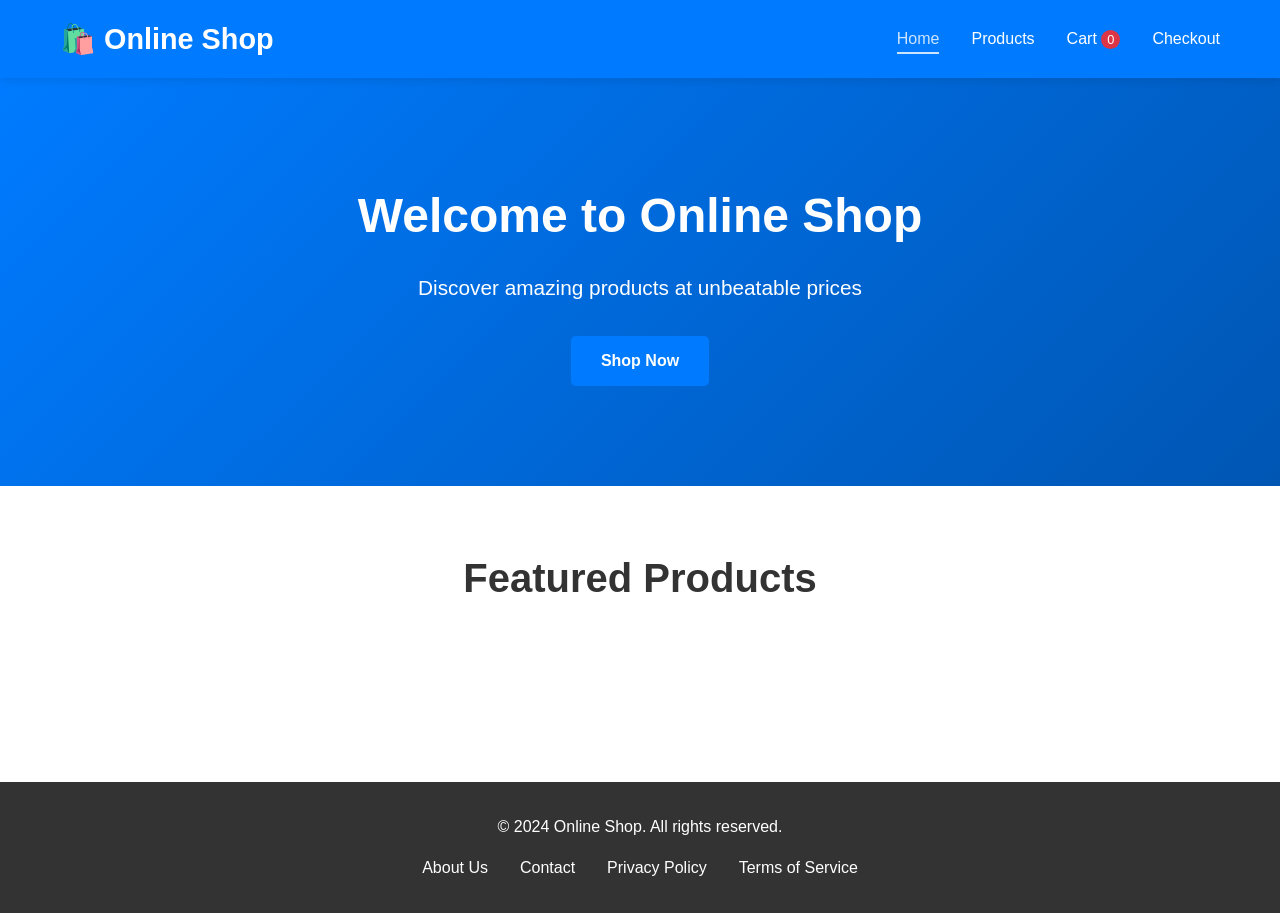
==== index.html @ a69e57a1 "Initial commit: Complete e-commerce website structure and files" ====
<!DOCTYPE html>
<html lang="en">
<head>
    <meta charset="UTF-8">
    <meta name="viewport" content="width=device-width, initial-scale=1.0">
    <title>Online Shop - Your Premium Store</title>
    <link rel="stylesheet" href="css/style.css">
    <link rel="stylesheet" href="css/responsive.css">
</head>
<body>
    <!-- Header/Navigation -->
    <header class="header">
        <div class="container">
            <div class="logo">
                <h1>🛍️ Online Shop</h1>
            </div>
            <nav class="navbar">
                <ul>
                    <li><a href="index.html" class="active">Home</a></li>
                    <li><a href="products.html">Products</a></li>
                    <li><a href="cart.html">Cart <span id="cart-count">0</span></a></li>
                    <li><a href="checkout.html">Checkout</a></li>
                </ul>
            </nav>
        </div>
    </header>

    <!-- Hero Section -->
    <section class="hero">
        <div class="hero-content">
            <h2>Welcome to Online Shop</h2>
            <p>Discover amazing products at unbeatable prices</p>
            <a href="products.html" class="btn btn-primary">Shop Now</a>
        </div>
    </section>

    <!-- Featured Products Section -->
    <section class="featured">
        <div class="container">
            <h2>Featured Products</h2>
            <div class="products-grid" id="featured-products">
                <!-- Products will be loaded here via JavaScript -->
            </div>
        </div>
    </section>

    <!-- Footer -->
    <footer class="footer">
        <div class="container">
            <p>&copy; 2024 Online Shop. All rights reserved.</p>
            <ul class="footer-links">
                <li><a href="#">About Us</a></li>
                <li><a href="#">Contact</a></li>
                <li><a href="#">Privacy Policy</a></li>
                <li><a href="#">Terms of Service</a></li>
            </ul>
        </div>
    </footer>

    <script src="js/products.js"></script>
    <script src="js/main.js"></script>
</body>
</html>
---- css/style.css ----
/* ================================
   Global Styles
   ================================ */
* {
    margin: 0;
    padding: 0;
    box-sizing: border-box;
}

:root {
    --primary-color: #007bff;
    --secondary-color: #6c757d;
    --success-color: #28a745;
    --danger-color: #dc3545;
    --light-bg: #f8f9fa;
    --dark-text: #333;
    --border-color: #ddd;
    --shadow: 0 2px 10px rgba(0, 0, 0, 0.1);
}

html {
    scroll-behavior: smooth;
}

body {
    font-family: 'Segoe UI', Tahoma, Geneva, Verdana, sans-serif;
    line-height: 1.6;
    color: var(--dark-text);
    background-color: #fff;
}

/* ================================
   Container & Layout
   ================================ */
.container {
    max-width: 1200px;
    margin: 0 auto;
    padding: 0 20px;
}

/* ================================
   Header & Navigation
   ================================ */
.header {
    background-color: var(--primary-color);
    color: white;
    padding: 1rem 0;
    box-shadow: var(--shadow);
    position: sticky;
    top: 0;
    z-index: 100;
}

.header .container {
    display: flex;
    justify-content: space-between;
    align-items: center;
}

.logo h1 {
    font-size: 1.8rem;
    font-weight: bold;
}

.navbar ul {
    display: flex;
    list-style: none;
    gap: 2rem;
}

.navbar a {
    color: white;
    text-decoration: none;
    font-weight: 500;
    transition: opacity 0.3s;
}

.navbar a:hover,
.navbar a.active {
    opacity: 0.8;
    border-bottom: 2px solid white;
    padding-bottom: 5px;
}

#cart-count {
    background-color: var(--danger-color);
    padding: 2px 6px;
    border-radius: 50%;
    font-size: 0.8rem;
}

/* ================================
   Hero Section
   ================================ */
.hero {
    background: linear-gradient(135deg, var(--primary-color), #0056b3);
    color: white;
    padding: 100px 20px;
    text-align: center;
}

.hero-content h2 {
    font-size: 3rem;
    margin-bottom: 1rem;
}

.hero-content p {
    font-size: 1.3rem;
    margin-bottom: 2rem;
}

/* ================================
   Buttons
   ================================ */
.btn {
    display: inline-block;
    padding: 12px 30px;
    border: none;
    border-radius: 5px;
    font-size: 1rem;
    cursor: pointer;
    text-decoration: none;
    transition: all 0.3s;
    font-weight: 600;
}

.btn-primary {
    background-color: var(--primary-color);
    color: white;
}

.btn-primary:hover {
    background-color: #0056b3;
}

.btn-secondary {
    background-color: var(--secondary-color);
    color: white;
}

.btn-secondary:hover {
    background-color: #5a6268;
}

.btn-block {
    width: 100%;
    display: block;
    margin-top: 10px;
}

.btn-small {
    padding: 8px 15px;
    font-size: 0.9rem;
}

/* ================================
   Featured & Products Section
   ================================ */
.featured,
.products-section {
    padding: 60px 20px;
}

.featured h2,
.products-section h2 {
    font-size: 2.5rem;
    margin-bottom: 3rem;
    text-align: center;
    color: var(--dark-text);
}

.products-grid {
    display: grid;
    grid-template-columns: repeat(auto-fill, minmax(250px, 1fr));
    gap: 2rem;
}

/* ================================
   Product Card
   ================================ */
.product-card {
    border: 1px solid var(--border-color);
    border-radius: 8px;
    overflow: hidden;
    box-shadow: var(--shadow);
    transition: transform 0.3s, box-shadow 0.3s;
    background-color: white;
}

.product-card:hover {
    transform: translateY(-5px);
    box-shadow: 0 5px 20px rgba(0, 0, 0, 0.15);
}

.product-image {
    width: 100%;
    height: 200px;
    background-color: var(--light-bg);
    display: flex;
    align-items: center;
    justify-content: center;
    font-size: 3rem;
    overflow: hidden;
}

.product-image img {
    width: 100%;
    height: 100%;
    object-fit: cover;
}

.product-info {
    padding: 1.5rem;
}

.product-name {
    font-size: 1.2rem;
    font-weight: bold;
    margin-bottom: 0.5rem;
    color: var(--dark-text);
}

.product-description {
    font-size: 0.9rem;
    color: #666;
    margin-bottom: 1rem;
    height: 40px;
    overflow: hidden;
}

.product-price {
    font-size: 1.5rem;
    font-weight: bold;
    color: var(--primary-color);
    margin-bottom: 1rem;
}

.product-rating {
    font-size: 0.9rem;
    color: #f39c12;
    margin-bottom: 1rem;
}

.product-actions {
    display: flex;
    gap: 10px;
}

.product-actions button {
    flex: 1;
}

/* ================================
   Filter Section
   ================================ */
.filter-section {
    background-color: var(--light-bg);
    padding: 2rem 20px;
}

.filter-section h2 {
    margin-bottom: 2rem;
}

.filters {
    display: flex;
    gap: 1rem;
    flex-wrap: wrap;
}

.search-input,
.filter-select {
    padding: 10px 15px;
    border: 1px solid var(--border-color);
    border-radius: 5px;
    font-size: 1rem;
}

.search-input {
    flex: 1;
    min-width: 200px;
}

.filter-select {
    min-width: 150px;
}

/* ================================
   Cart Section
   ================================ */
.cart-section {
    padding: 60px 20px;
    min-height: 60vh;
}

.cart-section h2 {
    font-size: 2rem;
    margin-bottom: 2rem;
}

.cart-wrapper {
    display: grid;
    grid-template-columns: 1fr 350px;
    gap: 2rem;
}

.cart-items {
    background-color: white;
    border: 1px solid var(--border-color);
    border-radius: 8px;
    padding: 2rem;
    overflow-x: auto;
}

.cart-table {
    width: 100%;
    border-collapse: collapse;
}

.cart-table th {
    background-color: var(--light-bg);
    padding: 1rem;
    text-align: left;
    font-weight: bold;
    border-bottom: 2px solid var(--border-color);
}

.cart-table td {
    padding: 1rem;
    border-bottom: 1px solid var(--border-color);
}

.cart-table input[type="number"] {
    width: 60px;
    padding: 5px;
    border: 1px solid var(--border-color);
    border-radius: 3px;
}

.remove-btn {
    background-color: var(--danger-color);
    color: white;
    border: none;
    padding: 5px 10px;
    border-radius: 3px;
    cursor: pointer;
}

.remove-btn:hover {
    background-color: #c82333;
}

.empty-cart {
    text-align: center;
    padding: 3rem;
}

.empty-cart p {
    font-size: 1.2rem;
    margin-bottom: 1rem;
    color: #666;
}

.cart-summary {
    background-color: var(--light-bg);
    border: 1px solid var(--border-color);
    border-radius: 8px;
    padding: 2rem;
    height: fit-content;
    position: sticky;
    top: 100px;
}

.cart-summary h3 {
    font-size: 1.3rem;
    margin-bottom: 1.5rem;
}

.summary-item {
    display: flex;
    justify-content: space-between;
    margin-bottom: 1rem;
    font-size: 1rem;
}

.summary-item.total {
    font-size: 1.2rem;
    font-weight: bold;
    padding-top: 1rem;
    border-top: 2px solid var(--border-color);
}

/* ================================
   Checkout Section
   ================================ */
.checkout-section {
    padding: 60px 20px;
    min-height: 60vh;
}

.checkout-section h2 {
    font-size: 2rem;
    margin-bottom: 2rem;
}

.checkout-wrapper {
    display: grid;
    grid-template-columns: 1fr 350px;
    gap: 2rem;
}

.checkout-form {
    background-color: white;
    border: 1px solid var(--border-color);
    border-radius: 8px;
    padding: 2rem;
}

fieldset {
    border: none;
    margin-bottom: 2rem;
    padding-bottom: 2rem;
    border-bottom: 1px solid var(--border-color);
}

fieldset:last-of-type {
    border-bottom: none;
}

legend {
    font-size: 1.2rem;
    font-weight: bold;
    margin-bottom: 1.5rem;
    color: var(--primary-color);
}

.form-group {
    margin-bottom: 1rem;
}

.form-group label {
    display: block;
    margin-bottom: 0.5rem;
    font-weight: 600;
}

.form-group input,
.form-group select {
    width: 100%;
    padding: 10px;
    border: 1px solid var(--border-color);
    border-radius: 5px;
    font-size: 1rem;
}

.form-row {
    display: grid;
    grid-template-columns: 1fr 1fr;
    gap: 1rem;
}

.order-summary {
    background-color: var(--light-bg);
    border: 1px solid var(--border-color);
    border-radius: 8px;
    padding: 2rem;
    height: fit-content;
    position: sticky;
    top: 100px;
}

.order-summary h3 {
    font-size: 1.3rem;
    margin-bottom: 1.5rem;
}

.summary-items {
    margin-bottom: 1.5rem;
    padding-bottom: 1.5rem;
    border-bottom: 1px solid var(--border-color);
}

.summary-item-row {
    display: flex;
    justify-content: space-between;
    font-size: 0.9rem;
    margin-bottom: 0.8rem;
}

/* ================================
   Footer
   ================================ */
.footer {
    background-color: var(--dark-text);
    color: white;
    padding: 2rem 20px;
    text-align: center;
    margin-top: 4rem;
}

.footer p {
    margin-bottom: 1rem;
}

.footer-links {
    list-style: none;
    display: flex;
    justify-content: center;
    gap: 2rem;
    flex-wrap: wrap;
}

.footer-links a {
    color: white;
    text-decoration: none;
    transition: color 0.3s;
}

.footer-links a:hover {
    color: var(--primary-color);
}

/* ================================
   Alerts & Messages
   ================================ */
.alert {
    padding: 1rem;
    margin-bottom: 1rem;
    border-radius: 5px;
    animation: slideDown 0.3s ease-in-out;
}

.alert-success {
    background-color: #d4edda;
    color: #155724;
    border: 1px solid #c3e6cb;
}

.alert-error {
    background-color: #f8d7da;
    color: #721c24;
    border: 1px solid #f5c6cb;
}

@keyframes slideDown {
    from {
        opacity: 0;
        transform: translateY(-20px);
    }
    to {
        opacity: 1;
        transform: translateY(0);
    }
}
---- css/responsive.css ----
/* ================================
   Responsive Design
   ================================ */

/* Tablets - 768px and below */
@media (max-width: 768px) {
    .header .container {
        flex-direction: column;
        gap: 1rem;
    }

    .navbar ul {
        gap: 1rem;
        font-size: 0.9rem;
    }

    .hero-content h2 {
        font-size: 2rem;
    }

    .hero-content p {
        font-size: 1rem;
    }

    .featured h2,
    .products-section h2 {
        font-size: 1.8rem;
    }

    .products-grid {
        grid-template-columns: repeat(auto-fill, minmax(200px, 1fr));
        gap: 1rem;
    }

    .filters {
        flex-direction: column;
    }

    .search-input,
    .filter-select {
        width: 100%;
    }

    .cart-wrapper {
        grid-template-columns: 1fr;
    }

    .checkout-wrapper {
        grid-template-columns: 1fr;
    }

    .cart-summary,
    .order-summary {
        position: static;
    }

    .form-row {
        grid-template-columns: 1fr;
    }

    .footer-links {
        flex-direction: column;
        gap: 1rem;
    }
}

/* Mobile Phones - 480px and below */
@media (max-width: 480px) {
    .container {
        padding: 0 10px;
    }

    .header {
        padding: 0.5rem 0;
    }

    .logo h1 {
        font-size: 1.3rem;
    }

    .navbar ul {
        flex-direction: column;
        gap: 0.5rem;
    }

    .navbar a {
        display: block;
        padding: 8px 0;
    }

    .hero {
        padding: 50px 10px;
    }

    .hero-content h2 {
        font-size: 1.5rem;
    }

    .hero-content p {
        font-size: 0.9rem;
    }

    .btn {
        padding: 10px 20px;
        font-size: 0.9rem;
    }

    .featured,
    .products-section {
        padding: 30px 10px;
    }

    .featured h2,
    .products-section h2,
    .cart-section h2,
    .checkout-section h2 {
        font-size: 1.5rem;
        margin-bottom: 1.5rem;
    }

    .products-grid {
        grid-template-columns: repeat(auto-fill, minmax(150px, 1fr));
        gap: 0.8rem;
    }

    .product-info {
        padding: 1rem;
    }

    .product-name {
        font-size: 1rem;
    }

    .product-price {
        font-size: 1.2rem;
    }

    .product-actions {
        flex-direction: column;
    }

    .cart-section,
    .checkout-section {
        padding: 30px 10px;
    }

    .cart-items,
    .checkout-form {
        padding: 1rem;
    }

    .cart-table {
        font-size: 0.85rem;
    }

    .cart-table th,
    .cart-table td {
        padding: 0.5rem;
    }

    .cart-summary,
    .order-summary {
        margin-top: 2rem;
    }

    #cart-count {
        padding: 1px 4px;
        font-size: 0.7rem;
    }

    .footer {
        padding: 1.5rem 10px;
        font-size: 0.9rem;
    }
}

/* Large Screens - 1200px and above */
@media (min-width: 1201px) {
    .container {
        max-width: 1200px;
    }

    .products-grid {
        grid-template-columns: repeat(4, 1fr);
    }
}
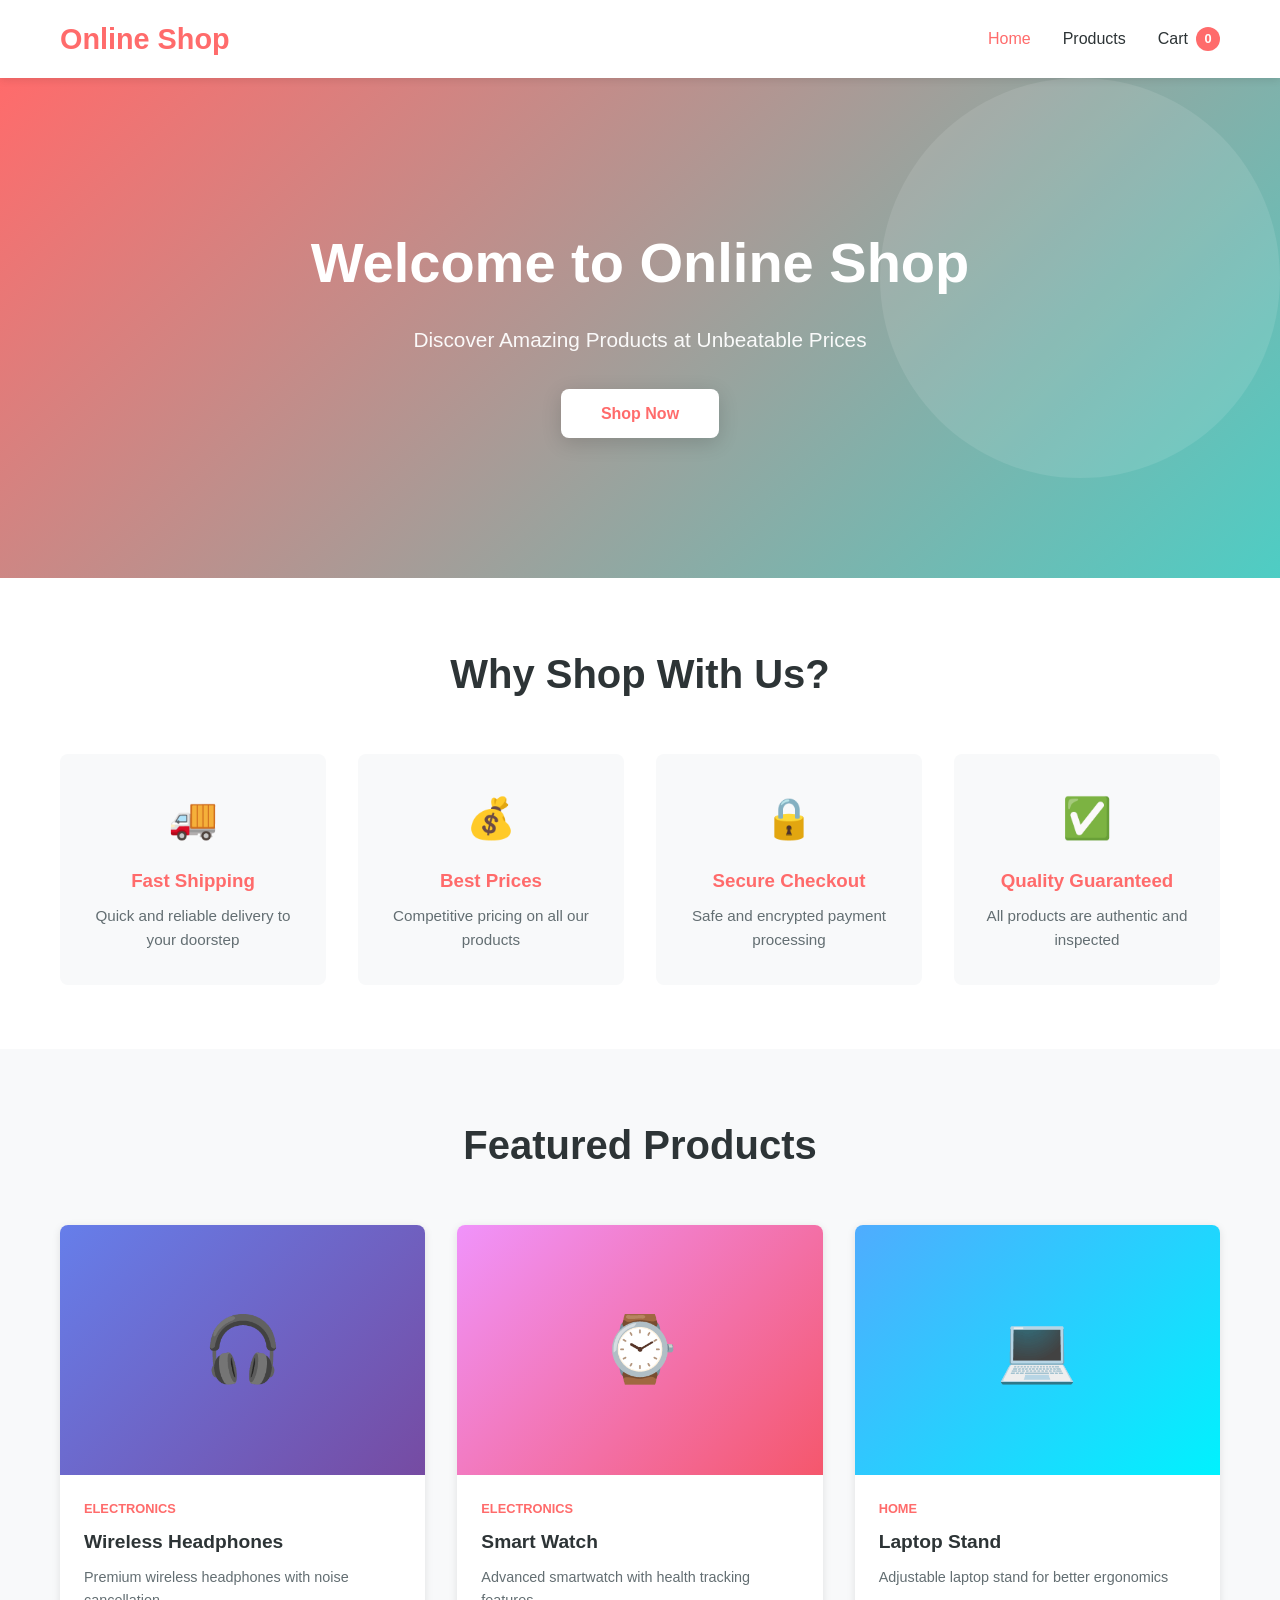
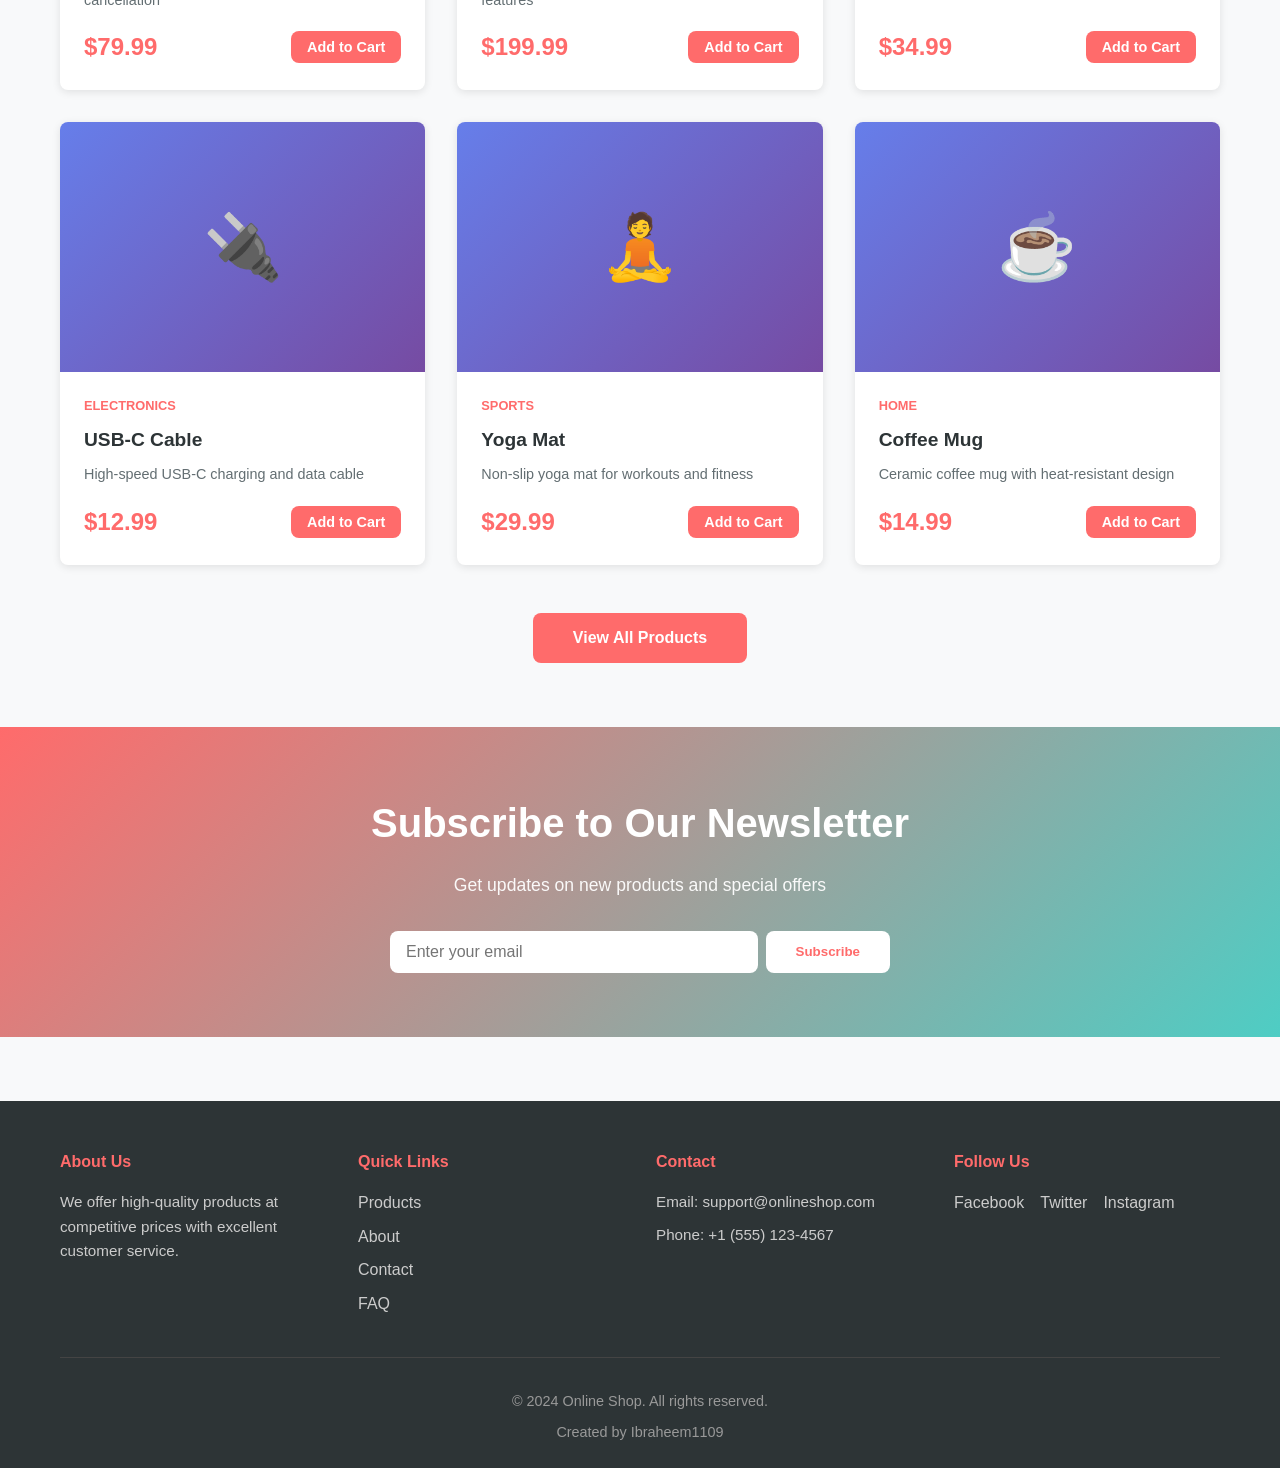
==== commit 05972917: "Add complete professional e-commerce website with HTML, CSS, and JavaScript" ====
--- a/index.html
+++ b/index.html
@@ -3,61 +3,140 @@
 <head>
     <meta charset="UTF-8">
     <meta name="viewport" content="width=device-width, initial-scale=1.0">
-    <title>Online Shop - Your Premium Store</title>
+    <title>Online Shop - Premium E-Commerce Store</title>
     <link rel="stylesheet" href="css/style.css">
     <link rel="stylesheet" href="css/responsive.css">
 </head>
 <body>
-    <!-- Header/Navigation -->
+    <!-- Navigation Header -->
     <header class="header">
-        <div class="container">
-            <div class="logo">
-                <h1>🛍️ Online Shop</h1>
+        <nav class="navbar">
+            <div class="container">
+                <div class="nav-wrapper">
+                    <div class="logo">
+                        <h1>Online Shop</h1>
+                    </div>
+                    <ul class="nav-menu">
+                        <li><a href="index.html" class="active">Home</a></li>
+                        <li><a href="products.html">Products</a></li>
+                        <li><a href="cart.html" class="cart-link">
+                            Cart <span class="cart-count">0</span>
+                        </a></li>
+                    </ul>
+                    <div class="hamburger">
+                        <span></span>
+                        <span></span>
+                        <span></span>
+                    </div>
+                </div>
             </div>
-            <nav class="navbar">
-                <ul>
-                    <li><a href="index.html" class="active">Home</a></li>
-                    <li><a href="products.html">Products</a></li>
-                    <li><a href="cart.html">Cart <span id="cart-count">0</span></a></li>
-                    <li><a href="checkout.html">Checkout</a></li>
-                </ul>
-            </nav>
-        </div>
+        </nav>
     </header>
 
     <!-- Hero Section -->
     <section class="hero">
         <div class="hero-content">
             <h2>Welcome to Online Shop</h2>
-            <p>Discover amazing products at unbeatable prices</p>
-            <a href="products.html" class="btn btn-primary">Shop Now</a>
+            <p>Discover Amazing Products at Unbeatable Prices</p>
+            <a href="products.html" class="cta-button">Shop Now</a>
+        </div>
+        <div class="hero-background"></div>
+    </section>
+
+    <!-- Features Section -->
+    <section class="features">
+        <div class="container">
+            <h2>Why Shop With Us?</h2>
+            <div class="features-grid">
+                <div class="feature-card">
+                    <div class="feature-icon">🚚</div>
+                    <h3>Fast Shipping</h3>
+                    <p>Quick and reliable delivery to your doorstep</p>
+                </div>
+                <div class="feature-card">
+                    <div class="feature-icon">💰</div>
+                    <h3>Best Prices</h3>
+                    <p>Competitive pricing on all our products</p>
+                </div>
+                <div class="feature-card">
+                    <div class="feature-icon">🔒</div>
+                    <h3>Secure Checkout</h3>
+                    <p>Safe and encrypted payment processing</p>
+                </div>
+                <div class="feature-card">
+                    <div class="feature-icon">✅</div>
+                    <h3>Quality Guaranteed</h3>
+                    <p>All products are authentic and inspected</p>
+                </div>
+            </div>
         </div>
     </section>
 
     <!-- Featured Products Section -->
-    <section class="featured">
+    <section class="featured-products">
         <div class="container">
             <h2>Featured Products</h2>
-            <div class="products-grid" id="featured-products">
-                <!-- Products will be loaded here via JavaScript -->
+            <div id="featured-grid" class="products-grid">
+                <!-- Products will be loaded here by JavaScript -->
             </div>
+            <div class="view-all-container">
+                <a href="products.html" class="view-all-button">View All Products</a>
+            </div>
+        </div>
+    </section>
+
+    <!-- Newsletter Section -->
+    <section class="newsletter">
+        <div class="container">
+            <h2>Subscribe to Our Newsletter</h2>
+            <p>Get updates on new products and special offers</p>
+            <form class="newsletter-form">
+                <input type="email" placeholder="Enter your email" required>
+                <button type="submit" class="subscribe-button">Subscribe</button>
+            </form>
         </div>
     </section>
 
     <!-- Footer -->
     <footer class="footer">
         <div class="container">
-            <p>&copy; 2024 Online Shop. All rights reserved.</p>
-            <ul class="footer-links">
-                <li><a href="#">About Us</a></li>
-                <li><a href="#">Contact</a></li>
-                <li><a href="#">Privacy Policy</a></li>
-                <li><a href="#">Terms of Service</a></li>
-            </ul>
+            <div class="footer-content">
+                <div class="footer-section">
+                    <h4>About Us</h4>
+                    <p>We offer high-quality products at competitive prices with excellent customer service.</p>
+                </div>
+                <div class="footer-section">
+                    <h4>Quick Links</h4>
+                    <ul>
+                        <li><a href="products.html">Products</a></li>
+                        <li><a href="#">About</a></li>
+                        <li><a href="#">Contact</a></li>
+                        <li><a href="#">FAQ</a></li>
+                    </ul>
+                </div>
+                <div class="footer-section">
+                    <h4>Contact</h4>
+                    <p>Email: support@onlineshop.com</p>
+                    <p>Phone: +1 (555) 123-4567</p>
+                </div>
+                <div class="footer-section">
+                    <h4>Follow Us</h4>
+                    <div class="social-links">
+                        <a href="#">Facebook</a>
+                        <a href="#">Twitter</a>
+                        <a href="#">Instagram</a>
+                    </div>
+                </div>
+            </div>
+            <div class="footer-bottom">
+                <p>&copy; 2024 Online Shop. All rights reserved.</p>
+                <p>Created by Ibraheem1109</p>
+            </div>
         </div>
     </footer>
 
     <script src="js/products.js"></script>
+    <script src="js/cart.js"></script>
     <script src="js/main.js"></script>
 </body>
 </html>
--- a/css/style.css
+++ b/css/style.css
@@ -1,57 +1,62 @@
-/* ================================
-   Global Styles
-   ================================ */
+/* ==================== */
+/* VARIABLES & DEFAULTS */
+/* ==================== */
+
+:root {
+    --primary-color: #ff6b6b;
+    --primary-dark: #ee5a52;
+    --secondary-color: #4ecdc4;
+    --text-dark: #2d3436;
+    --text-light: #636e72;
+    --bg-light: #f8f9fa;
+    --bg-white: #ffffff;
+    --border-color: #e0e0e0;
+    --shadow: 0 2px 8px rgba(0, 0, 0, 0.1);
+    --shadow-lg: 0 5px 20px rgba(0, 0, 0, 0.15);
+    --transition: all 0.3s ease;
+    --radius: 8px;
+}
+
 * {
     margin: 0;
     padding: 0;
     box-sizing: border-box;
 }
 
-:root {
-    --primary-color: #007bff;
-    --secondary-color: #6c757d;
-    --success-color: #28a745;
-    --danger-color: #dc3545;
-    --light-bg: #f8f9fa;
-    --dark-text: #333;
-    --border-color: #ddd;
-    --shadow: 0 2px 10px rgba(0, 0, 0, 0.1);
-}
-
 html {
     scroll-behavior: smooth;
 }
 
 body {
     font-family: 'Segoe UI', Tahoma, Geneva, Verdana, sans-serif;
+    color: var(--text-dark);
+    background-color: var(--bg-light);
     line-height: 1.6;
-    color: var(--dark-text);
-    background-color: #fff;
-}
-
-/* ================================
-   Container & Layout
-   ================================ */
+}
+
 .container {
     max-width: 1200px;
     margin: 0 auto;
     padding: 0 20px;
 }
 
-/* ================================
-   Header & Navigation
-   ================================ */
+/* ==================== */
+/* HEADER & NAVIGATION */
+/* ==================== */
+
 .header {
-    background-color: var(--primary-color);
-    color: white;
-    padding: 1rem 0;
+    background-color: var(--bg-white);
     box-shadow: var(--shadow);
     position: sticky;
     top: 0;
     z-index: 100;
 }
 
-.header .container {
+.navbar {
+    padding: 1rem 0;
+}
+
+.nav-wrapper {
     display: flex;
     justify-content: space-between;
     align-items: center;
@@ -59,496 +64,1124 @@
 
 .logo h1 {
     font-size: 1.8rem;
-    font-weight: bold;
-}
-
-.navbar ul {
+    color: var(--primary-color);
+    font-weight: 700;
+}
+
+.nav-menu {
     display: flex;
     list-style: none;
     gap: 2rem;
 }
 
-.navbar a {
-    color: white;
+.nav-menu a {
     text-decoration: none;
+    color: var(--text-dark);
     font-weight: 500;
-    transition: opacity 0.3s;
-}
-
-.navbar a:hover,
-.navbar a.active {
-    opacity: 0.8;
-    border-bottom: 2px solid white;
-    padding-bottom: 5px;
-}
-
-#cart-count {
-    background-color: var(--danger-color);
-    padding: 2px 6px;
+    transition: var(--transition);
+    position: relative;
+}
+
+.nav-menu a:hover,
+.nav-menu a.active {
+    color: var(--primary-color);
+}
+
+.cart-link {
+    display: flex;
+    align-items: center;
+    gap: 0.5rem;
+}
+
+.cart-count {
+    background-color: var(--primary-color);
+    color: white;
     border-radius: 50%;
+    width: 24px;
+    height: 24px;
+    display: flex;
+    align-items: center;
+    justify-content: center;
     font-size: 0.8rem;
-}
-
-/* ================================
-   Hero Section
-   ================================ */
+    font-weight: 700;
+}
+
+.hamburger {
+    display: none;
+    flex-direction: column;
+    cursor: pointer;
+}
+
+.hamburger span {
+    width: 25px;
+    height: 3px;
+    background-color: var(--text-dark);
+    margin: 5px 0;
+    transition: var(--transition);
+    border-radius: 2px;
+}
+
+/* ==================== */
+/* HERO SECTION */
+/* ==================== */
+
 .hero {
-    background: linear-gradient(135deg, var(--primary-color), #0056b3);
-    color: white;
-    padding: 100px 20px;
-    text-align: center;
-}
-
-.hero-content h2 {
-    font-size: 3rem;
+    position: relative;
+    height: 500px;
+    display: flex;
+    align-items: center;
+    justify-content: center;
+    overflow: hidden;
+    background: linear-gradient(135deg, var(--primary-color) 0%, var(--secondary-color) 100%);
+    color: white;
+    text-align: center;
+}
+
+.hero-background {
+    position: absolute;
+    top: 0;
+    right: 0;
+    width: 400px;
+    height: 400px;
+    background-color: rgba(255, 255, 255, 0.1);
+    border-radius: 50%;
+    animation: float 6s ease-in-out infinite;
+}
+
+@keyframes float {
+    0%, 100% {
+        transform: translateY(0);
+    }
+    50% {
+        transform: translateY(-30px);
+    }
+}
+
+.hero-content {
+    position: relative;
+    z-index: 2;
+}
+
+.hero h2 {
+    font-size: 3.5rem;
     margin-bottom: 1rem;
-}
-
-.hero-content p {
+    font-weight: 700;
+}
+
+.hero p {
     font-size: 1.3rem;
     margin-bottom: 2rem;
-}
-
-/* ================================
-   Buttons
-   ================================ */
-.btn {
+    opacity: 0.95;
+}
+
+.cta-button {
     display: inline-block;
-    padding: 12px 30px;
-    border: none;
-    border-radius: 5px;
-    font-size: 1rem;
-    cursor: pointer;
+    padding: 12px 40px;
+    background-color: white;
+    color: var(--primary-color);
     text-decoration: none;
-    transition: all 0.3s;
-    font-weight: 600;
-}
-
-.btn-primary {
-    background-color: var(--primary-color);
-    color: white;
-}
-
-.btn-primary:hover {
-    background-color: #0056b3;
-}
-
-.btn-secondary {
-    background-color: var(--secondary-color);
-    color: white;
-}
-
-.btn-secondary:hover {
-    background-color: #5a6268;
-}
-
-.btn-block {
-    width: 100%;
-    display: block;
-    margin-top: 10px;
-}
-
-.btn-small {
-    padding: 8px 15px;
-    font-size: 0.9rem;
-}
-
-/* ================================
-   Featured & Products Section
-   ================================ */
-.featured,
-.products-section {
-    padding: 60px 20px;
-}
-
-.featured h2,
-.products-section h2 {
+    border-radius: var(--radius);
+    font-weight: 700;
+    transition: var(--transition);
+    box-shadow: var(--shadow-lg);
+}
+
+.cta-button:hover {
+    transform: translateY(-3px);
+    box-shadow: 0 8px 25px rgba(0, 0, 0, 0.2);
+}
+
+/* ==================== */
+/* FEATURES SECTION */
+/* ==================== */
+
+.features {
+    padding: 4rem 0;
+    background-color: var(--bg-white);
+}
+
+.features h2 {
+    text-align: center;
     font-size: 2.5rem;
     margin-bottom: 3rem;
-    text-align: center;
-    color: var(--dark-text);
+    color: var(--text-dark);
+}
+
+.features-grid {
+    display: grid;
+    grid-template-columns: repeat(4, 1fr);
+    gap: 2rem;
+}
+
+.feature-card {
+    text-align: center;
+    padding: 2rem;
+    border-radius: var(--radius);
+    transition: var(--transition);
+    background-color: var(--bg-light);
+}
+
+.feature-card:hover {
+    transform: translateY(-10px);
+    box-shadow: var(--shadow-lg);
+}
+
+.feature-icon {
+    font-size: 2.5rem;
+    margin-bottom: 1rem;
+}
+
+.feature-card h3 {
+    margin-bottom: 0.5rem;
+    color: var(--primary-color);
+}
+
+.feature-card p {
+    color: var(--text-light);
+    font-size: 0.95rem;
+}
+
+/* ==================== */
+/* FEATURED PRODUCTS */
+/* ==================== */
+
+.featured-products {
+    padding: 4rem 0;
+}
+
+.featured-products h2 {
+    text-align: center;
+    font-size: 2.5rem;
+    margin-bottom: 3rem;
 }
 
 .products-grid {
     display: grid;
-    grid-template-columns: repeat(auto-fill, minmax(250px, 1fr));
+    grid-template-columns: repeat(3, 1fr);
     gap: 2rem;
-}
-
-/* ================================
-   Product Card
-   ================================ */
+    margin-bottom: 3rem;
+}
+
 .product-card {
-    border: 1px solid var(--border-color);
-    border-radius: 8px;
+    background-color: var(--bg-white);
+    border-radius: var(--radius);
     overflow: hidden;
     box-shadow: var(--shadow);
-    transition: transform 0.3s, box-shadow 0.3s;
-    background-color: white;
+    transition: var(--transition);
+    display: flex;
+    flex-direction: column;
 }
 
 .product-card:hover {
-    transform: translateY(-5px);
-    box-shadow: 0 5px 20px rgba(0, 0, 0, 0.15);
+    transform: translateY(-8px);
+    box-shadow: var(--shadow-lg);
 }
 
 .product-image {
     width: 100%;
-    height: 200px;
-    background-color: var(--light-bg);
+    height: 250px;
+    background: linear-gradient(135deg, #667eea 0%, #764ba2 100%);
     display: flex;
     align-items: center;
     justify-content: center;
-    font-size: 3rem;
+    font-size: 4rem;
+    color: white;
     overflow: hidden;
 }
 
-.product-image img {
-    width: 100%;
-    height: 100%;
-    object-fit: cover;
+.product-card:nth-child(2) .product-image {
+    background: linear-gradient(135deg, #f093fb 0%, #f5576c 100%);
+}
+
+.product-card:nth-child(3) .product-image {
+    background: linear-gradient(135deg, #4facfe 0%, #00f2fe 100%);
 }
 
 .product-info {
     padding: 1.5rem;
+    flex-grow: 1;
+    display: flex;
+    flex-direction: column;
+}
+
+.product-category {
+    font-size: 0.8rem;
+    color: var(--primary-color);
+    text-transform: uppercase;
+    font-weight: 700;
+    margin-bottom: 0.5rem;
 }
 
 .product-name {
     font-size: 1.2rem;
-    font-weight: bold;
     margin-bottom: 0.5rem;
-    color: var(--dark-text);
+    color: var(--text-dark);
 }
 
 .product-description {
+    color: var(--text-light);
     font-size: 0.9rem;
-    color: #666;
     margin-bottom: 1rem;
-    height: 40px;
-    overflow: hidden;
+    flex-grow: 1;
+}
+
+.product-footer {
+    display: flex;
+    justify-content: space-between;
+    align-items: center;
 }
 
 .product-price {
     font-size: 1.5rem;
-    font-weight: bold;
-    color: var(--primary-color);
+    font-weight: 700;
+    color: var(--primary-color);
+}
+
+.add-to-cart-btn {
+    padding: 8px 16px;
+    background-color: var(--primary-color);
+    color: white;
+    border: none;
+    border-radius: var(--radius);
+    cursor: pointer;
+    font-weight: 600;
+    transition: var(--transition);
+    font-size: 0.9rem;
+}
+
+.add-to-cart-btn:hover {
+    background-color: var(--primary-dark);
+}
+
+.view-all-container {
+    text-align: center;
+}
+
+.view-all-button {
+    display: inline-block;
+    padding: 12px 40px;
+    background-color: var(--primary-color);
+    color: white;
+    text-decoration: none;
+    border-radius: var(--radius);
+    font-weight: 700;
+    transition: var(--transition);
+}
+
+.view-all-button:hover {
+    background-color: var(--primary-dark);
+    transform: translateY(-3px);
+}
+
+/* ==================== */
+/* NEWSLETTER SECTION */
+/* ==================== */
+
+.newsletter {
+    background: linear-gradient(135deg, var(--primary-color) 0%, var(--secondary-color) 100%);
+    color: white;
+    padding: 4rem 0;
+    text-align: center;
+}
+
+.newsletter h2 {
+    font-size: 2.5rem;
     margin-bottom: 1rem;
 }
 
-.product-rating {
-    font-size: 0.9rem;
-    color: #f39c12;
+.newsletter p {
+    font-size: 1.1rem;
+    margin-bottom: 2rem;
+    opacity: 0.95;
+}
+
+.newsletter-form {
+    display: flex;
+    gap: 0.5rem;
+    max-width: 500px;
+    margin: 0 auto;
+}
+
+.newsletter-form input {
+    flex: 1;
+    padding: 12px 16px;
+    border: none;
+    border-radius: var(--radius);
+    font-size: 1rem;
+}
+
+.subscribe-button {
+    padding: 12px 30px;
+    background-color: white;
+    color: var(--primary-color);
+    border: none;
+    border-radius: var(--radius);
+    font-weight: 700;
+    cursor: pointer;
+    transition: var(--transition);
+}
+
+.subscribe-button:hover {
+    transform: scale(1.05);
+}
+
+/* ==================== */
+/* PAGE TITLE SECTION */
+/* ==================== */
+
+.page-title {
+    background: linear-gradient(135deg, var(--primary-color) 0%, var(--secondary-color) 100%);
+    color: white;
+    padding: 3rem 0;
+    text-align: center;
+    margin-bottom: 3rem;
+}
+
+.page-title h1 {
+    font-size: 2.5rem;
+    margin-bottom: 0.5rem;
+}
+
+.page-title p {
+    font-size: 1.1rem;
+    opacity: 0.95;
+}
+
+/* ==================== */
+/* PRODUCTS PAGE */
+/* ==================== */
+
+.products-section {
+    padding-bottom: 3rem;
+}
+
+.products-layout {
+    display: grid;
+    grid-template-columns: 250px 1fr;
+    gap: 2rem;
+}
+
+.filters-sidebar {
+    background-color: var(--bg-white);
+    padding: 2rem;
+    border-radius: var(--radius);
+    height: fit-content;
+    box-shadow: var(--shadow);
+    position: sticky;
+    top: 100px;
+}
+
+.filters-sidebar h3 {
+    margin-bottom: 2rem;
+    color: var(--text-dark);
+}
+
+.filter-group {
+    margin-bottom: 2rem;
+}
+
+.filter-group label {
+    display: block;
     margin-bottom: 1rem;
-}
-
-.product-actions {
-    display: flex;
-    gap: 10px;
-}
-
-.product-actions button {
-    flex: 1;
-}
-
-/* ================================
-   Filter Section
-   ================================ */
-.filter-section {
-    background-color: var(--light-bg);
-    padding: 2rem 20px;
-}
-
-.filter-section h2 {
+    font-weight: 600;
+    color: var(--text-dark);
+}
+
+.filter-options {
+    display: flex;
+    flex-direction: column;
+    gap: 0.8rem;
+}
+
+.checkbox {
+    display: flex;
+    align-items: center;
+    cursor: pointer;
+    color: var(--text-light);
+    transition: var(--transition);
+}
+
+.checkbox:hover {
+    color: var(--text-dark);
+}
+
+.checkbox input {
+    margin-right: 0.5rem;
+    cursor: pointer;
+    width: 18px;
+    height: 18px;
+}
+
+.search-input,
+.sort-select {
+    width: 100%;
+    padding: 10px;
+    border: 1px solid var(--border-color);
+    border-radius: var(--radius);
+    font-size: 0.95rem;
+}
+
+.price-slider {
+    width: 100%;
+    height: 6px;
+    border-radius: 3px;
+    background: var(--border-color);
+    outline: none;
+    -webkit-appearance: none;
+}
+
+.price-slider::-webkit-slider-thumb {
+    -webkit-appearance: none;
+    appearance: none;
+    width: 20px;
+    height: 20px;
+    border-radius: 50%;
+    background: var(--primary-color);
+    cursor: pointer;
+}
+
+.price-slider::-moz-range-thumb {
+    width: 20px;
+    height: 20px;
+    border-radius: 50%;
+    background: var(--primary-color);
+    cursor: pointer;
+    border: none;
+}
+
+.price-display {
+    margin-top: 0.5rem;
+    color: var(--primary-color);
+    font-weight: 600;
+}
+
+.clear-filters-btn {
+    width: 100%;
+    padding: 10px;
+    background-color: var(--bg-light);
+    border: 2px solid var(--border-color);
+    color: var(--text-dark);
+    border-radius: var(--radius);
+    cursor: pointer;
+    font-weight: 600;
+    transition: var(--transition);
+}
+
+.clear-filters-btn:hover {
+    background-color: var(--border-color);
+}
+
+.products-main {
+    background-color: var(--bg-white);
+    padding: 2rem;
+    border-radius: var(--radius);
+    box-shadow: var(--shadow);
+}
+
+.products-count {
     margin-bottom: 2rem;
-}
-
-.filters {
-    display: flex;
-    gap: 1rem;
-    flex-wrap: wrap;
-}
-
-.search-input,
-.filter-select {
-    padding: 10px 15px;
-    border: 1px solid var(--border-color);
-    border-radius: 5px;
-    font-size: 1rem;
-}
-
-.search-input {
-    flex: 1;
-    min-width: 200px;
-}
-
-.filter-select {
-    min-width: 150px;
-}
-
-/* ================================
-   Cart Section
-   ================================ */
+    color: var(--text-light);
+}
+
+.no-products {
+    text-align: center;
+    padding: 3rem;
+}
+
+.no-products p {
+    font-size: 1.2rem;
+    color: var(--text-light);
+    margin-bottom: 2rem;
+}
+
+.reset-btn {
+    padding: 10px 20px;
+    background-color: var(--primary-color);
+    color: white;
+    border: none;
+    border-radius: var(--radius);
+    cursor: pointer;
+    font-weight: 600;
+}
+
+/* ==================== */
+/* CART PAGE */
+/* ==================== */
+
 .cart-section {
-    padding: 60px 20px;
-    min-height: 60vh;
-}
-
-.cart-section h2 {
-    font-size: 2rem;
-    margin-bottom: 2rem;
-}
-
-.cart-wrapper {
+    padding-bottom: 3rem;
+}
+
+.cart-layout {
     display: grid;
     grid-template-columns: 1fr 350px;
     gap: 2rem;
 }
 
 .cart-items {
-    background-color: white;
+    background-color: var(--bg-white);
+    padding: 2rem;
+    border-radius: var(--radius);
+    box-shadow: var(--shadow);
+}
+
+.cart-item {
+    display: grid;
+    grid-template-columns: 100px 1fr auto;
+    gap: 2rem;
+    padding: 2rem;
     border: 1px solid var(--border-color);
-    border-radius: 8px;
+    border-radius: var(--radius);
+    margin-bottom: 1.5rem;
+    align-items: center;
+}
+
+.cart-item-image {
+    width: 100px;
+    height: 100px;
+    border-radius: var(--radius);
+    background: linear-gradient(135deg, #667eea 0%, #764ba2 100%);
+    display: flex;
+    align-items: center;
+    justify-content: center;
+    font-size: 2.5rem;
+}
+
+.cart-item-details h4 {
+    margin-bottom: 0.5rem;
+}
+
+.cart-item-details p {
+    color: var(--text-light);
+    font-size: 0.9rem;
+}
+
+.cart-item-actions {
+    display: flex;
+    gap: 1rem;
+    align-items: center;
+}
+
+.quantity-control {
+    display: flex;
+    align-items: center;
+    gap: 0.5rem;
+    border: 1px solid var(--border-color);
+    border-radius: var(--radius);
+}
+
+.quantity-control button {
+    padding: 5px 10px;
+    border: none;
+    background-color: transparent;
+    cursor: pointer;
+    font-weight: 700;
+    color: var(--text-light);
+}
+
+.quantity-control button:hover {
+    color: var(--primary-color);
+}
+
+.quantity-control input {
+    width: 40px;
+    text-align: center;
+    border: none;
+    padding: 5px;
+    font-weight: 600;
+}
+
+.item-price {
+    font-size: 1.3rem;
+    font-weight: 700;
+    color: var(--primary-color);
+    min-width: 80px;
+    text-align: right;
+}
+
+.remove-btn {
+    padding: 5px 12px;
+    background-color: #ff6b6b20;
+    color: var(--primary-color);
+    border: 1px solid var(--primary-color);
+    border-radius: var(--radius);
+    cursor: pointer;
+    transition: var(--transition);
+    font-weight: 600;
+}
+
+.remove-btn:hover {
+    background-color: var(--primary-color);
+    color: white;
+}
+
+.empty-cart {
+    display: flex;
+    align-items: center;
+    justify-content: center;
+    min-height: 400px;
+}
+
+.empty-cart-content {
+    text-align: center;
+}
+
+.empty-icon {
+    font-size: 4rem;
+    margin-bottom: 1rem;
+}
+
+.empty-cart-content h3 {
+    font-size: 1.5rem;
+    margin-bottom: 0.5rem;
+}
+
+.empty-cart-content p {
+    color: var(--text-light);
+    margin-bottom: 2rem;
+}
+
+.continue-shopping-btn {
+    display: inline-block;
+    padding: 10px 30px;
+    background-color: var(--primary-color);
+    color: white;
+    text-decoration: none;
+    border-radius: var(--radius);
+    font-weight: 600;
+    transition: var(--transition);
+}
+
+.continue-shopping-btn:hover {
+    background-color: var(--primary-dark);
+}
+
+.order-summary {
+    background-color: var(--bg-white);
     padding: 2rem;
-    overflow-x: auto;
-}
-
-.cart-table {
-    width: 100%;
-    border-collapse: collapse;
-}
-
-.cart-table th {
-    background-color: var(--light-bg);
-    padding: 1rem;
-    text-align: left;
-    font-weight: bold;
-    border-bottom: 2px solid var(--border-color);
-}
-
-.cart-table td {
-    padding: 1rem;
-    border-bottom: 1px solid var(--border-color);
-}
-
-.cart-table input[type="number"] {
-    width: 60px;
-    padding: 5px;
-    border: 1px solid var(--border-color);
-    border-radius: 3px;
-}
-
-.remove-btn {
-    background-color: var(--danger-color);
-    color: white;
-    border: none;
-    padding: 5px 10px;
-    border-radius: 3px;
-    cursor: pointer;
-}
-
-.remove-btn:hover {
-    background-color: #c82333;
-}
-
-.empty-cart {
-    text-align: center;
-    padding: 3rem;
-}
-
-.empty-cart p {
-    font-size: 1.2rem;
-    margin-bottom: 1rem;
-    color: #666;
-}
-
-.cart-summary {
-    background-color: var(--light-bg);
-    border: 1px solid var(--border-color);
-    border-radius: 8px;
-    padding: 2rem;
+    border-radius: var(--radius);
+    box-shadow: var(--shadow);
     height: fit-content;
     position: sticky;
     top: 100px;
 }
 
-.cart-summary h3 {
+.order-summary h3 {
+    margin-bottom: 2rem;
     font-size: 1.3rem;
-    margin-bottom: 1.5rem;
 }
 
 .summary-item {
     display: flex;
     justify-content: space-between;
     margin-bottom: 1rem;
-    font-size: 1rem;
-}
-
-.summary-item.total {
-    font-size: 1.2rem;
-    font-weight: bold;
-    padding-top: 1rem;
-    border-top: 2px solid var(--border-color);
-}
-
-/* ================================
-   Checkout Section
-   ================================ */
+    font-size: 0.95rem;
+}
+
+.summary-divider {
+    height: 1px;
+    background-color: var(--border-color);
+    margin: 1.5rem 0;
+}
+
+.summary-total {
+    display: flex;
+    justify-content: space-between;
+    font-size: 1.3rem;
+    font-weight: 700;
+    color: var(--primary-color);
+}
+
+.checkout-btn {
+    display: block;
+    width: 100%;
+    padding: 12px;
+    margin-top: 2rem;
+    background-color: var(--primary-color);
+    color: white;
+    text-align: center;
+    text-decoration: none;
+    border-radius: var(--radius);
+    font-weight: 700;
+    transition: var(--transition);
+    border: none;
+    cursor: pointer;
+}
+
+.checkout-btn:hover {
+    background-color: var(--primary-dark);
+}
+
+.checkout-btn:disabled {
+    background-color: #ccc;
+    cursor: not-allowed;
+}
+
+.continue-shopping-link {
+    display: block;
+    text-align: center;
+    margin-top: 1rem;
+    color: var(--text-light);
+    text-decoration: none;
+    transition: var(--transition);
+}
+
+.continue-shopping-link:hover {
+    color: var(--primary-color);
+}
+
+/* ==================== */
+/* CHECKOUT PAGE */
+/* ==================== */
+
 .checkout-section {
-    padding: 60px 20px;
-    min-height: 60vh;
-}
-
-.checkout-section h2 {
-    font-size: 2rem;
-    margin-bottom: 2rem;
-}
-
-.checkout-wrapper {
+    padding-bottom: 3rem;
+}
+
+.checkout-layout {
     display: grid;
     grid-template-columns: 1fr 350px;
     gap: 2rem;
 }
 
-.checkout-form {
-    background-color: white;
-    border: 1px solid var(--border-color);
-    border-radius: 8px;
+.checkout-forms {
+    background-color: var(--bg-white);
     padding: 2rem;
-}
-
-fieldset {
-    border: none;
+    border-radius: var(--radius);
+    box-shadow: var(--shadow);
+}
+
+.form-section {
+    margin-bottom: 3rem;
+}
+
+.form-section:last-of-type {
     margin-bottom: 2rem;
-    padding-bottom: 2rem;
-    border-bottom: 1px solid var(--border-color);
-}
-
-fieldset:last-of-type {
-    border-bottom: none;
-}
-
-legend {
-    font-size: 1.2rem;
-    font-weight: bold;
+}
+
+.form-section h3 {
     margin-bottom: 1.5rem;
-    color: var(--primary-color);
+    font-size: 1.3rem;
+    color: var(--text-dark);
+    border-bottom: 2px solid var(--primary-color);
+    padding-bottom: 0.5rem;
+}
+
+.form-row {
+    display: grid;
+    grid-template-columns: 1fr 1fr;
+    gap: 1.5rem;
 }
 
 .form-group {
-    margin-bottom: 1rem;
+    margin-bottom: 1.5rem;
 }
 
 .form-group label {
     display: block;
     margin-bottom: 0.5rem;
     font-weight: 600;
+    color: var(--text-dark);
 }
 
 .form-group input,
 .form-group select {
     width: 100%;
-    padding: 10px;
+    padding: 12px;
     border: 1px solid var(--border-color);
-    border-radius: 5px;
+    border-radius: var(--radius);
     font-size: 1rem;
-}
-
-.form-row {
-    display: grid;
-    grid-template-columns: 1fr 1fr;
+    transition: var(--transition);
+}
+
+.form-group input:focus,
+.form-group select:focus {
+    outline: none;
+    border-color: var(--primary-color);
+    box-shadow: 0 0 0 3px rgba(255, 107, 107, 0.1);
+}
+
+.form-group input.error {
+    border-color: #dc3545;
+}
+
+.error-message {
+    color: #dc3545;
+    font-size: 0.85rem;
+    margin-top: 0.25rem;
+    display: block;
+    min-height: 18px;
+}
+
+.form-actions {
+    display: flex;
     gap: 1rem;
-}
-
-.order-summary {
-    background-color: var(--light-bg);
-    border: 1px solid var(--border-color);
-    border-radius: 8px;
-    padding: 2rem;
+    margin-top: 2rem;
+}
+
+.back-btn,
+.place-order-btn {
+    flex: 1;
+    padding: 12px;
+    border: none;
+    border-radius: var(--radius);
+    font-weight: 700;
+    cursor: pointer;
+    transition: var(--transition);
+    font-size: 1rem;
+}
+
+.back-btn {
+    background-color: var(--bg-light);
+    color: var(--text-dark);
+    border: 2px solid var(--border-color);
+}
+
+.back-btn:hover {
+    background-color: var(--border-color);
+}
+
+.place-order-btn {
+    background-color: var(--primary-color);
+    color: white;
+}
+
+.place-order-btn:hover {
+    background-color: var(--primary-dark);
+}
+
+.checkout-summary {
     height: fit-content;
     position: sticky;
     top: 100px;
 }
 
-.order-summary h3 {
-    font-size: 1.3rem;
+.checkout-items {
     margin-bottom: 1.5rem;
-}
-
-.summary-items {
-    margin-bottom: 1.5rem;
-    padding-bottom: 1.5rem;
+    max-height: 300px;
+    overflow-y: auto;
+}
+
+.checkout-item {
+    display: flex;
+    justify-content: space-between;
+    margin-bottom: 1rem;
+    padding-bottom: 1rem;
     border-bottom: 1px solid var(--border-color);
-}
-
-.summary-item-row {
-    display: flex;
-    justify-content: space-between;
     font-size: 0.9rem;
-    margin-bottom: 0.8rem;
-}
-
-/* ================================
-   Footer
-   ================================ */
-.footer {
-    background-color: var(--dark-text);
-    color: white;
-    padding: 2rem 20px;
-    text-align: center;
-    margin-top: 4rem;
-}
-
-.footer p {
-    margin-bottom: 1rem;
-}
-
-.footer-links {
-    list-style: none;
-    display: flex;
+}
+
+.checkout-item:last-child {
+    border-bottom: none;
+}
+
+.checkout-item-name {
+    flex: 1;
+}
+
+.checkout-item-qty {
+    color: var(--text-light);
+    margin: 0 0.5rem;
+}
+
+.checkout-item-price {
+    font-weight: 600;
+    color: var(--primary-color);
+}
+
+/* ==================== */
+/* MODAL STYLES */
+/* ==================== */
+
+.modal {
+    position: fixed;
+    top: 0;
+    left: 0;
+    width: 100%;
+    height: 100%;
+    background-color: rgba(0, 0, 0, 0.5);
+    display: flex;
+    align-items: center;
     justify-content: center;
-    gap: 2rem;
-    flex-wrap: wrap;
-}
-
-.footer-links a {
-    color: white;
-    text-decoration: none;
-    transition: color 0.3s;
-}
-
-.footer-links a:hover {
-    color: var(--primary-color);
-}
-
-/* ================================
-   Alerts & Messages
-   ================================ */
-.alert {
-    padding: 1rem;
-    margin-bottom: 1rem;
-    border-radius: 5px;
-    animation: slideDown 0.3s ease-in-out;
-}
-
-.alert-success {
-    background-color: #d4edda;
-    color: #155724;
-    border: 1px solid #c3e6cb;
-}
-
-.alert-error {
-    background-color: #f8d7da;
-    color: #721c24;
-    border: 1px solid #f5c6cb;
-}
-
-@keyframes slideDown {
+    z-index: 1000;
+    animation: fadeIn 0.3s ease;
+}
+
+@keyframes fadeIn {
     from {
         opacity: 0;
-        transform: translateY(-20px);
     }
     to {
         opacity: 1;
+    }
+}
+
+.modal-content {
+    background-color: var(--bg-white);
+    padding: 2rem;
+    border-radius: var(--radius);
+    box-shadow: var(--shadow-lg);
+    text-align: center;
+    max-width: 500px;
+    animation: slideUp 0.3s ease;
+}
+
+@keyframes slideUp {
+    from {
+        transform: translateY(30px);
+        opacity: 0;
+    }
+    to {
         transform: translateY(0);
+        opacity: 1;
     }
+}
+
+.success-modal {
+    background: linear-gradient(135deg, #667eea 0%, #764ba2 100%);
+    color: white;
+}
+
+.success-icon {
+    font-size: 3rem;
+    margin-bottom: 1rem;
+    animation: scaleIn 0.5s ease;
+}
+
+@keyframes scaleIn {
+    from {
+        transform: scale(0);
+    }
+    to {
+        transform: scale(1);
+    }
+}
+
+.success-modal h2 {
+    font-size: 1.8rem;
+    margin-bottom: 1rem;
+}
+
+.success-modal p {
+    margin-bottom: 0.5rem;
+    opacity: 0.95;
+}
+
+.order-number {
+    font-weight: 700;
+    font-size: 1.1rem;
+}
+
+.modal-button {
+    display: inline-block;
+    padding: 12px 30px;
+    background-color: white;
+    color: #667eea;
+    text-decoration: none;
+    border-radius: var(--radius);
+    font-weight: 700;
+    margin-top: 1.5rem;
+    transition: var(--transition);
+}
+
+.modal-button:hover {
+    transform: scale(1.05);
+}
+
+/* ==================== */
+/* FOOTER STYLES */
+/* ==================== */
+
+.footer {
+    background-color: var(--text-dark);
+    color: white;
+    padding: 3rem 0 1rem;
+    margin-top: 4rem;
+}
+
+.footer-content {
+    display: grid;
+    grid-template-columns: repeat(4, 1fr);
+    gap: 2rem;
+    margin-bottom: 2rem;
+}
+
+.footer-section h4 {
+    margin-bottom: 1rem;
+    color: var(--primary-color);
+}
+
+.footer-section p {
+    color: #ccc;
+    font-size: 0.95rem;
+    margin-bottom: 0.5rem;
+}
+
+.footer-section ul {
+    list-style: none;
+}
+
+.footer-section ul li {
+    margin-bottom: 0.5rem;
+}
+
+.footer-section a {
+    color: #ccc;
+    text-decoration: none;
+    transition: var(--transition);
+}
+
+.footer-section a:hover {
+    color: var(--primary-color);
+}
+
+.social-links {
+    display: flex;
+    gap: 1rem;
+}
+
+.footer-bottom {
+    border-top: 1px solid #444;
+    padding-top: 1.5rem;
+    text-align: center;
+    color: #999;
+    font-size: 0.9rem;
+}
+
+.footer-bottom p {
+    margin: 0.5rem 0;
+}
+
+/* ==================== */
+/* NOTIFICATION STYLES */
+/* ==================== */
+
+.notification {
+    position: fixed;
+    bottom: 20px;
+    right: 20px;
+    background-color: var(--primary-color);
+    color: white;
+    padding: 1rem 1.5rem;
+    border-radius: var(--radius);
+    box-shadow: var(--shadow-lg);
+    animation: slideInRight 0.3s ease;
+    z-index: 999;
+}
+
+@keyframes slideInRight {
+    from {
+        transform: translateX(400px);
+    }
+    to {
+        transform: translateX(0);
+    }
+}
+
+.notification.success {
+    background-color: #28a745;
+}
+
+.notification.error {
+    background-color: #dc3545;
 }
--- a/css/responsive.css
+++ b/css/responsive.css
@@ -1,186 +1,452 @@
-/* ================================
-   Responsive Design
-   ================================ */
-
-/* Tablets - 768px and below */
-@media (max-width: 768px) {
-    .header .container {
-        flex-direction: column;
+/* ==================== */
+/* TABLET (768px - 1199px) */
+/* ==================== */
+
+@media (max-width: 1199px) {
+    .features-grid {
+        grid-template-columns: repeat(2, 1fr);
+    }
+
+    .products-grid {
+        grid-template-columns: repeat(2, 1fr);
+    }
+
+    .footer-content {
+        grid-template-columns: repeat(2, 1fr);
+    }
+
+    .cart-layout,
+    .checkout-layout {
+        grid-template-columns: 1fr;
+    }
+
+    .order-summary,
+    .checkout-summary {
+        position: static;
+    }
+
+    .hero h2 {
+        font-size: 2.8rem;
+    }
+
+    .newsletter-form {
+        flex-direction: column;
+    }
+
+    .form-row {
+        grid-template-columns: 1fr;
+    }
+
+    .form-actions {
+        flex-direction: column-reverse;
+    }
+
+    .products-layout {
+        grid-template-columns: 1fr;
+    }
+
+    .filters-sidebar {
+        position: static;
+    }
+}
+
+/* ==================== */
+/* MOBILE (480px - 767px) */
+/* ==================== */
+
+@media (max-width: 767px) {
+    /* Header & Navigation */
+    .nav-menu {
+        display: none;
+        position: absolute;
+        top: 60px;
+        left: 0;
+        right: 0;
+        flex-direction: column;
+        background-color: white;
+        padding: 1rem;
+        gap: 0;
+        box-shadow: var(--shadow);
+        gap: 0;
+    }
+
+    .nav-menu.active {
+        display: flex;
+    }
+
+    .nav-menu li {
+        margin-bottom: 1rem;
+    }
+
+    .hamburger {
+        display: flex;
+    }
+
+    /* Hero Section */
+    .hero {
+        height: 350px;
+    }
+
+    .hero h2 {
+        font-size: 2rem;
+    }
+
+    .hero p {
+        font-size: 1rem;
+    }
+
+    /* Features */
+    .features-grid {
+        grid-template-columns: 1fr;
+    }
+
+    .feature-card {
+        padding: 1.5rem;
+    }
+
+    /* Featured Products */
+    .featured-products h2,
+    .page-title h1 {
+        font-size: 2rem;
+    }
+
+    .products-grid {
+        grid-template-columns: 1fr;
+    }
+
+    /* Newsletter */
+    .newsletter {
+        padding: 2rem 0;
+    }
+
+    .newsletter h2 {
+        font-size: 1.8rem;
+    }
+
+    .newsletter-form {
+        flex-direction: column;
+    }
+
+    .newsletter-form input {
+        width: 100%;
+    }
+
+    .subscribe-button {
+        width: 100%;
+    }
+
+    /* Products Page */
+    .products-layout {
+        grid-template-columns: 1fr;
+    }
+
+    .filters-sidebar {
+        display: grid;
+        grid-template-columns: repeat(2, 1fr);
         gap: 1rem;
-    }
-
-    .navbar ul {
+        position: static;
+        background-color: transparent;
+        padding: 0;
+        box-shadow: none;
+    }
+
+    .filter-group {
+        background-color: var(--bg-white);
+        padding: 1rem;
+        border-radius: var(--radius);
+        margin-bottom: 0;
+    }
+
+    .filters-sidebar h3 {
+        grid-column: 1 / -1;
+        margin-bottom: 1rem;
+    }
+
+    .clear-filters-btn {
+        grid-column: 1 / -1;
+    }
+
+    .products-main {
+        padding: 1rem;
+    }
+
+    /* Cart Page */
+    .cart-item {
+        grid-template-columns: 80px 1fr;
         gap: 1rem;
+    }
+
+    .cart-item-image {
+        width: 80px;
+        height: 80px;
+    }
+
+    .cart-item-actions {
+        grid-column: 1 / -1;
+        justify-content: space-between;
+        margin-top: 1rem;
+    }
+
+    .item-price {
+        order: -1;
+    }
+
+    /* Checkout Page */
+    .checkout-layout {
+        grid-template-columns: 1fr;
+    }
+
+    .checkout-summary {
+        position: static;
+    }
+
+    .form-section {
+        margin-bottom: 2rem;
+    }
+
+    .form-actions {
+        flex-direction: column-reverse;
+    }
+
+    .form-actions button {
+        width: 100%;
+    }
+
+    /* Footer */
+    .footer-content {
+        grid-template-columns: 1fr;
+    }
+
+    .footer-bottom p {
+        line-height: 1.5;
+    }
+
+    /* Modals */
+    .modal-content {
+        margin: 1rem;
+        width: calc(100% - 2rem);
+    }
+}
+
+/* ==================== */
+/* SMALL MOBILE (< 480px) */
+/* ==================== */
+
+@media (max-width: 479px) {
+    .container {
+        padding: 0 15px;
+    }
+
+    /* Header */
+    .logo h1 {
+        font-size: 1.4rem;
+    }
+
+    /* Hero */
+    .hero {
+        height: 300px;
+    }
+
+    .hero h2 {
+        font-size: 1.5rem;
+    }
+
+    .hero p {
+        font-size: 0.95rem;
+    }
+
+    .cta-button {
+        padding: 10px 30px;
+    }
+
+    /* Section Titles */
+    .features h2,
+    .featured-products h2,
+    .page-title h1,
+    .newsletter h2 {
+        font-size: 1.6rem;
+        margin-bottom: 2rem;
+    }
+
+    .page-title p {
+        font-size: 1rem;
+    }
+
+    /* Features */
+    .feature-card {
+        padding: 1rem;
+    }
+
+    .feature-icon {
+        font-size: 2rem;
+    }
+
+    .feature-card h3 {
+        font-size: 1rem;
+    }
+
+    /* Products */
+    .product-card {
+        flex-direction: column;
+    }
+
+    .product-image {
+        height: 200px;
+    }
+
+    .product-info {
+        padding: 1rem;
+    }
+
+    .product-footer {
+        flex-direction: column;
+        gap: 1rem;
+    }
+
+    .add-to-cart-btn {
+        width: 100%;
+    }
+
+    /* Filters Sidebar */
+    .filters-sidebar {
+        grid-template-columns: 1fr;
+    }
+
+    .filter-group {
+        padding: 1rem;
+    }
+
+    .clear-filters-btn {
+        width: 100%;
+    }
+
+    /* Cart */
+    .cart-item {
+        grid-template-columns: 70px 1fr;
+        padding: 1rem;
+        gap: 0.75rem;
+    }
+
+    .cart-item-image {
+        width: 70px;
+        height: 70px;
+    }
+
+    .cart-item-actions {
+        gap: 0.5rem;
+    }
+
+    .quantity-control {
+        flex: 1;
+    }
+
+    .quantity-control input {
+        width: 30px;
+    }
+
+    .item-price {
+        min-width: 60px;
+        font-size: 1.1rem;
+    }
+
+    /* Order Summary */
+    .order-summary h3 {
+        font-size: 1.1rem;
+    }
+
+    .summary-item,
+    .summary-total {
         font-size: 0.9rem;
     }
 
-    .hero-content h2 {
+    /* Checkout Forms */
+    .form-group input,
+    .form-group select {
+        padding: 10px;
+        font-size: 16px;
+    }
+
+    .form-section h3 {
+        font-size: 1.1rem;
+    }
+
+    /* Footer */
+    .footer {
+        padding: 2rem 0 0.5rem;
+    }
+
+    .footer-content {
+        gap: 1.5rem;
+    }
+
+    .footer-section h4 {
+        font-size: 1rem;
+    }
+
+    .social-links {
+        flex-direction: column;
+        gap: 0.5rem;
+    }
+
+    .footer-bottom {
+        padding-top: 1rem;
+    }
+
+    /* Newsletter */
+    .newsletter {
+        padding: 1.5rem 0;
+    }
+
+    .newsletter h2 {
+        font-size: 1.3rem;
+    }
+
+    .newsletter p {
+        font-size: 1rem;
+    }
+
+    /* Notifications */
+    .notification {
+        bottom: 10px;
+        right: 10px;
+        left: 10px;
+        padding: 0.75rem 1rem;
+        font-size: 0.9rem;
+    }
+}
+
+/* ==================== */
+/* LANDSCAPE ADJUSTMENTS */
+/* ==================== */
+
+@media (max-height: 600px) and (orientation: landscape) {
+    .hero {
+        height: 300px;
+    }
+
+    .hero h2 {
         font-size: 2rem;
     }
 
-    .hero-content p {
-        font-size: 1rem;
-    }
-
-    .featured h2,
-    .products-section h2 {
-        font-size: 1.8rem;
-    }
-
-    .products-grid {
-        grid-template-columns: repeat(auto-fill, minmax(200px, 1fr));
-        gap: 1rem;
-    }
-
-    .filters {
-        flex-direction: column;
-    }
-
-    .search-input,
-    .filter-select {
-        width: 100%;
-    }
-
-    .cart-wrapper {
-        grid-template-columns: 1fr;
-    }
-
-    .checkout-wrapper {
-        grid-template-columns: 1fr;
-    }
-
-    .cart-summary,
-    .order-summary {
-        position: static;
-    }
-
-    .form-row {
-        grid-template-columns: 1fr;
-    }
-
-    .footer-links {
-        flex-direction: column;
-        gap: 1rem;
+    .page-title {
+        padding: 2rem 0;
     }
 }
 
-/* Mobile Phones - 480px and below */
-@media (max-width: 480px) {
+/* ==================== */
+/* HIGH RESOLUTION DISPLAYS */
+/* ==================== */
+
+@media (min-width: 1400px) {
     .container {
-        padding: 0 10px;
-    }
-
-    .header {
-        padding: 0.5rem 0;
-    }
-
-    .logo h1 {
-        font-size: 1.3rem;
-    }
-
-    .navbar ul {
-        flex-direction: column;
-        gap: 0.5rem;
-    }
-
-    .navbar a {
-        display: block;
-        padding: 8px 0;
-    }
-
-    .hero {
-        padding: 50px 10px;
-    }
-
-    .hero-content h2 {
-        font-size: 1.5rem;
-    }
-
-    .hero-content p {
-        font-size: 0.9rem;
-    }
-
-    .btn {
-        padding: 10px 20px;
-        font-size: 0.9rem;
-    }
-
-    .featured,
-    .products-section {
-        padding: 30px 10px;
-    }
-
-    .featured h2,
-    .products-section h2,
-    .cart-section h2,
-    .checkout-section h2 {
-        font-size: 1.5rem;
-        margin-bottom: 1.5rem;
-    }
-
-    .products-grid {
-        grid-template-columns: repeat(auto-fill, minmax(150px, 1fr));
-        gap: 0.8rem;
-    }
-
-    .product-info {
-        padding: 1rem;
-    }
-
-    .product-name {
-        font-size: 1rem;
-    }
-
-    .product-price {
-        font-size: 1.2rem;
-    }
-
-    .product-actions {
-        flex-direction: column;
-    }
-
-    .cart-section,
-    .checkout-section {
-        padding: 30px 10px;
-    }
-
-    .cart-items,
-    .checkout-form {
-        padding: 1rem;
-    }
-
-    .cart-table {
-        font-size: 0.85rem;
-    }
-
-    .cart-table th,
-    .cart-table td {
-        padding: 0.5rem;
-    }
-
-    .cart-summary,
-    .order-summary {
-        margin-top: 2rem;
-    }
-
-    #cart-count {
-        padding: 1px 4px;
-        font-size: 0.7rem;
-    }
-
-    .footer {
-        padding: 1.5rem 10px;
-        font-size: 0.9rem;
-    }
-}
-
-/* Large Screens - 1200px and above */
-@media (min-width: 1201px) {
-    .container {
-        max-width: 1200px;
+        max-width: 1300px;
     }
 
     .products-grid {
         grid-template-columns: repeat(4, 1fr);
     }
+
+    .features-grid {
+        grid-template-columns: repeat(4, 1fr);
+    }
 }
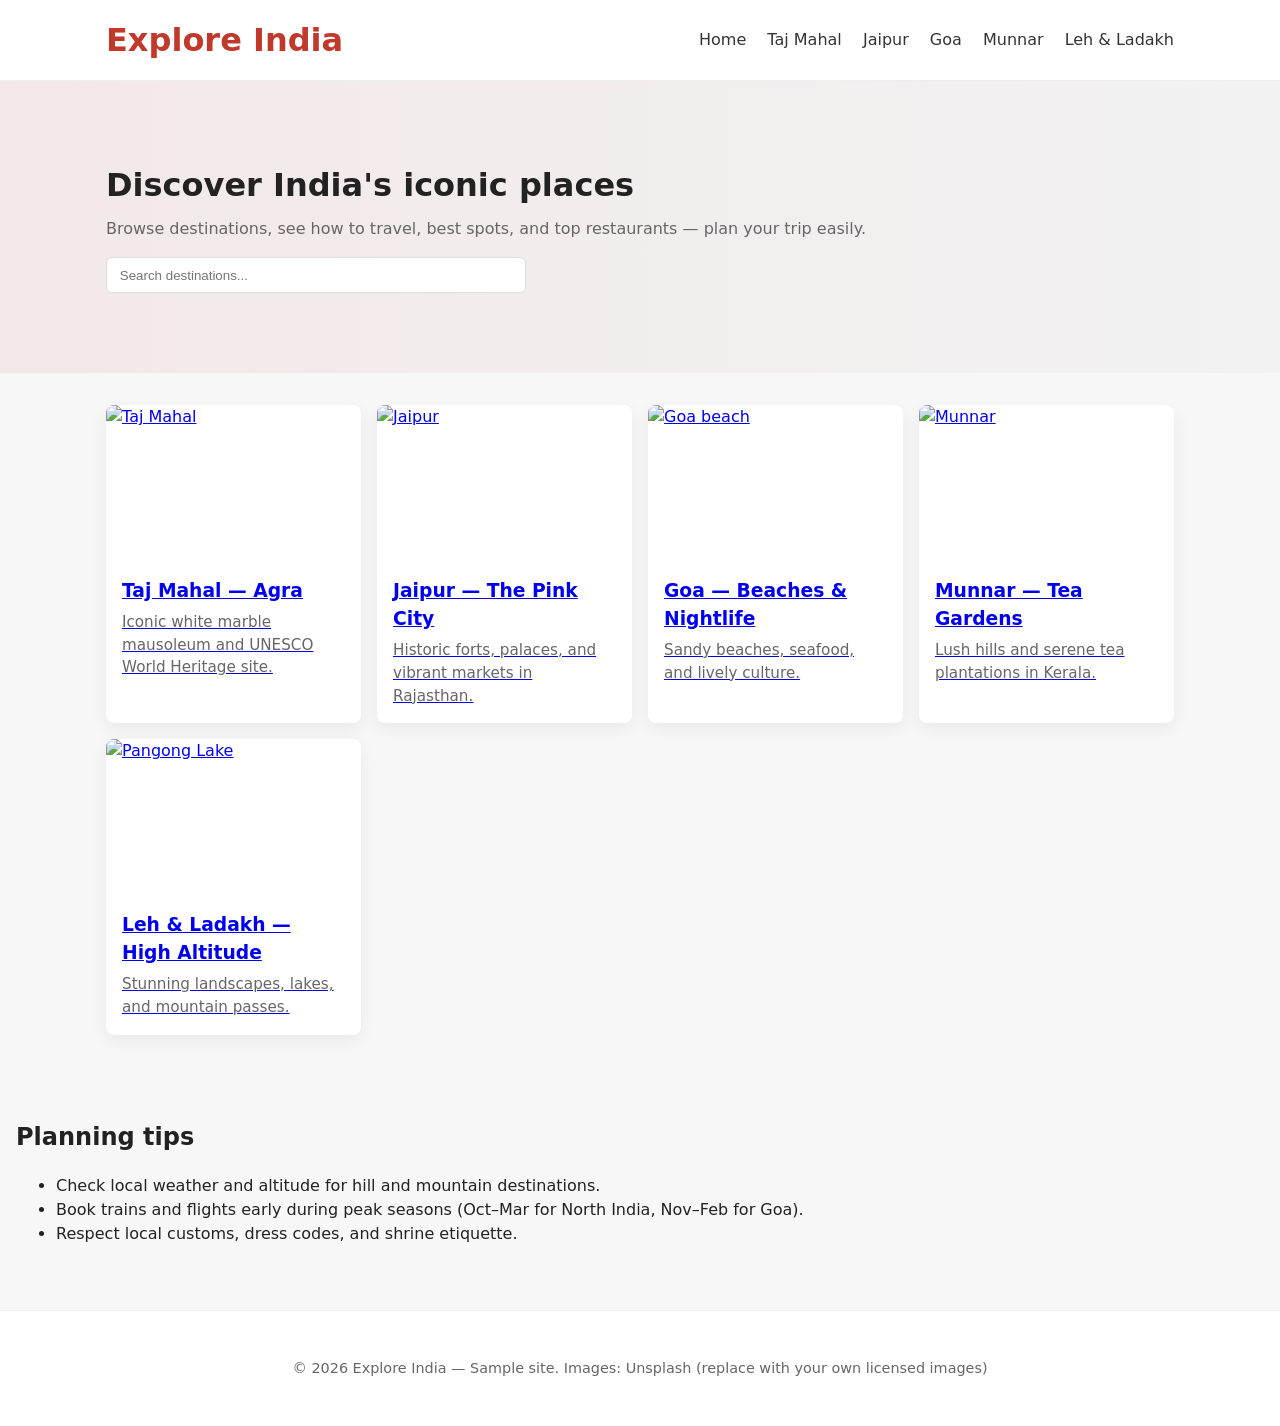
==== commit 97f6225e: "Add India tourism site pages and assets" ====
--- a/index.html
+++ b/index.html
@@ -1,142 +1,94 @@
-<!DOCTYPE html>
+<!doctype html>
 <html lang="en">
 <head>
-    <meta charset="UTF-8">
-    <meta name="viewport" content="width=device-width, initial-scale=1.0">
-    <title>Online Shop - Premium E-Commerce Store</title>
-    <link rel="stylesheet" href="css/style.css">
-    <link rel="stylesheet" href="css/responsive.css">
+  <meta charset="utf-8" />
+  <meta name="viewport" content="width=device-width,initial-scale=1" />
+  <title>Explore India — Top Tourist Destinations</title>
+  <link rel="stylesheet" href="css/style.css" />
 </head>
 <body>
-    <!-- Navigation Header -->
-    <header class="header">
-        <nav class="navbar">
-            <div class="container">
-                <div class="nav-wrapper">
-                    <div class="logo">
-                        <h1>Online Shop</h1>
-                    </div>
-                    <ul class="nav-menu">
-                        <li><a href="index.html" class="active">Home</a></li>
-                        <li><a href="products.html">Products</a></li>
-                        <li><a href="cart.html" class="cart-link">
-                            Cart <span class="cart-count">0</span>
-                        </a></li>
-                    </ul>
-                    <div class="hamburger">
-                        <span></span>
-                        <span></span>
-                        <span></span>
-                    </div>
-                </div>
-            </div>
-        </nav>
-    </header>
+  <header class="site-header">
+    <div class="container">
+      <h1 class="logo">Explore India</h1>
+      <nav>
+        <a href="index.html">Home</a>
+        <a href="pages/taj-mahal.html">Taj Mahal</a>
+        <a href="pages/jaipur.html">Jaipur</a>
+        <a href="pages/goa.html">Goa</a>
+        <a href="pages/munnar.html">Munnar</a>
+        <a href="pages/leh.html">Leh & Ladakh</a>
+      </nav>
+    </div>
+  </header>
 
-    <!-- Hero Section -->
+  <main>
     <section class="hero">
-        <div class="hero-content">
-            <h2>Welcome to Online Shop</h2>
-            <p>Discover Amazing Products at Unbeatable Prices</p>
-            <a href="products.html" class="cta-button">Shop Now</a>
-        </div>
-        <div class="hero-background"></div>
+      <div class="container">
+        <h2>Discover India's iconic places</h2>
+        <p>Browse destinations, see how to travel, best spots, and top restaurants — plan your trip easily.</p>
+        <input id="searchBox" type="search" placeholder="Search destinations..." />
+      </div>
     </section>
 
-    <!-- Features Section -->
-    <section class="features">
-        <div class="container">
-            <h2>Why Shop With Us?</h2>
-            <div class="features-grid">
-                <div class="feature-card">
-                    <div class="feature-icon">🚚</div>
-                    <h3>Fast Shipping</h3>
-                    <p>Quick and reliable delivery to your doorstep</p>
-                </div>
-                <div class="feature-card">
-                    <div class="feature-icon">💰</div>
-                    <h3>Best Prices</h3>
-                    <p>Competitive pricing on all our products</p>
-                </div>
-                <div class="feature-card">
-                    <div class="feature-icon">🔒</div>
-                    <h3>Secure Checkout</h3>
-                    <p>Safe and encrypted payment processing</p>
-                </div>
-                <div class="feature-card">
-                    <div class="feature-icon">✅</div>
-                    <h3>Quality Guaranteed</h3>
-                    <p>All products are authentic and inspected</p>
-                </div>
-            </div>
-        </div>
+    <section class="grid container" id="destGrid">
+      <!-- Destination cards -->
+      <article class="card" data-title="Taj Mahal">
+        <a href="pages/taj-mahal.html">
+          <img src="https://images.unsplash.com/photo-1549899611-3a6c76438f38?w=1200&q=80&auto=format&fit=crop" alt="Taj Mahal" />
+          <h3>Taj Mahal — Agra</h3>
+          <p>Iconic white marble mausoleum and UNESCO World Heritage site.</p>
+        </a>
+      </article>
+
+      <article class="card" data-title="Jaipur">
+        <a href="pages/jaipur.html">
+          <img src="https://images.unsplash.com/photo-1542512686-7d4d28f9b9f3?w=1200&q=80&auto=format&fit=crop" alt="Jaipur" />
+          <h3>Jaipur — The Pink City</h3>
+          <p>Historic forts, palaces, and vibrant markets in Rajasthan.</p>
+        </a>
+      </article>
+
+      <article class="card" data-title="Goa">
+        <a href="pages/goa.html">
+          <img src="https://images.unsplash.com/photo-1507525428034-b723cf961d3e?w=1200&q=80&auto=format&fit=crop" alt="Goa beach" />
+          <h3>Goa — Beaches & Nightlife</h3>
+          <p>Sandy beaches, seafood, and lively culture.</p>
+        </a>
+      </article>
+
+      <article class="card" data-title="Munnar">
+        <a href="pages/munnar.html">
+          <img src="https://images.unsplash.com/photo-1549880338-65ddcdfd017b?w=1200&q=80&auto=format&fit=crop" alt="Munnar" />
+          <h3>Munnar — Tea Gardens</h3>
+          <p>Lush hills and serene tea plantations in Kerala.</p>
+        </a>
+      </article>
+
+      <article class="card" data-title="Leh">
+        <a href="pages/leh.html">
+          <img src="https://images.unsplash.com/photo-1502767089025-6572583495b0?w=1200&q=80&auto=format&fit=crop" alt="Pangong Lake" />
+          <h3>Leh & Ladakh — High Altitude</h3>
+          <p>Stunning landscapes, lakes, and mountain passes.</p>
+        </a>
+      </article>
     </section>
 
-    <!-- Featured Products Section -->
-    <section class="featured-products">
-        <div class="container">
-            <h2>Featured Products</h2>
-            <div id="featured-grid" class="products-grid">
-                <!-- Products will be loaded here by JavaScript -->
-            </div>
-            <div class="view-all-container">
-                <a href="products.html" class="view-all-button">View All Products</a>
-            </div>
-        </div>
+    <section class="container about">
+      <h2>Planning tips</h2>
+      <ul>
+        <li>Check local weather and altitude for hill and mountain destinations.</li>
+        <li>Book trains and flights early during peak seasons (Oct–Mar for North India, Nov–Feb for Goa).</li>
+        <li>Respect local customs, dress codes, and shrine etiquette.</li>
+      </ul>
     </section>
+  </main>
 
-    <!-- Newsletter Section -->
-    <section class="newsletter">
-        <div class="container">
-            <h2>Subscribe to Our Newsletter</h2>
-            <p>Get updates on new products and special offers</p>
-            <form class="newsletter-form">
-                <input type="email" placeholder="Enter your email" required>
-                <button type="submit" class="subscribe-button">Subscribe</button>
-            </form>
-        </div>
-    </section>
+  <footer class="site-footer">
+    <div class="container">
+      <p>© 2026 Explore India — Sample site. Images: Unsplash (replace with your own licensed images)</p>
+    </div>
+  </footer>
 
-    <!-- Footer -->
-    <footer class="footer">
-        <div class="container">
-            <div class="footer-content">
-                <div class="footer-section">
-                    <h4>About Us</h4>
-                    <p>We offer high-quality products at competitive prices with excellent customer service.</p>
-                </div>
-                <div class="footer-section">
-                    <h4>Quick Links</h4>
-                    <ul>
-                        <li><a href="products.html">Products</a></li>
-                        <li><a href="#">About</a></li>
-                        <li><a href="#">Contact</a></li>
-                        <li><a href="#">FAQ</a></li>
-                    </ul>
-                </div>
-                <div class="footer-section">
-                    <h4>Contact</h4>
-                    <p>Email: support@onlineshop.com</p>
-                    <p>Phone: +1 (555) 123-4567</p>
-                </div>
-                <div class="footer-section">
-                    <h4>Follow Us</h4>
-                    <div class="social-links">
-                        <a href="#">Facebook</a>
-                        <a href="#">Twitter</a>
-                        <a href="#">Instagram</a>
-                    </div>
-                </div>
-            </div>
-            <div class="footer-bottom">
-                <p>&copy; 2024 Online Shop. All rights reserved.</p>
-                <p>Created by Ibraheem1109</p>
-            </div>
-        </div>
-    </footer>
-
-    <script src="js/products.js"></script>
-    <script src="js/cart.js"></script>
-    <script src="js/main.js"></script>
+  <script src="js/main.js"></script>
 </body>
-</html>+</html>
--- a/css/style.css
+++ b/css/style.css
@@ -1,1187 +1,74 @@
-/* ==================== */
-/* VARIABLES & DEFAULTS */
-/* ==================== */
-
-:root {
-    --primary-color: #ff6b6b;
-    --primary-dark: #ee5a52;
-    --secondary-color: #4ecdc4;
-    --text-dark: #2d3436;
-    --text-light: #636e72;
-    --bg-light: #f8f9fa;
-    --bg-white: #ffffff;
-    --border-color: #e0e0e0;
-    --shadow: 0 2px 8px rgba(0, 0, 0, 0.1);
-    --shadow-lg: 0 5px 20px rgba(0, 0, 0, 0.15);
-    --transition: all 0.3s ease;
-    --radius: 8px;
+/* Basic responsive styling for the tourism site */
+:root{
+  --accent:#c0392b;
+  --muted:#666;
+  --bg:#f7f7f8;
+  --max-width:1100px;
 }
 
-* {
-    margin: 0;
-    padding: 0;
-    box-sizing: border-box;
+*{box-sizing:border-box}
+body{
+  font-family: Inter, system-ui, -apple-system, "Segoe UI", Roboto, "Helvetica Neue", Arial;
+  margin:0;
+  color:#222;
+  background:var(--bg);
+  line-height:1.5;
 }
+.container{
+  max-width:var(--max-width);
+  margin:0 auto;
+  padding:1rem;
+}
+.site-header{
+  background:#fff;
+  border-bottom:1px solid #eee;
+  position:sticky;
+  top:0;
+  z-index:50;
+}
+.site-header .container{
+  display:flex;
+  gap:1rem;
+  align-items:center;
+  justify-content:space-between;
+}
+.logo{margin:0;color:var(--accent)}
+nav a{color:#333;text-decoration:none;margin-left:1rem;font-weight:500}
+.hero{
+  background:linear-gradient(90deg, rgba(192,57,43,0.08), rgba(0,0,0,0.02));
+  padding:2.5rem 0;
+  margin-bottom:1rem;
+}
+.hero h2{margin:0 0 .5rem;font-size:1.6rem}
+.hero p{margin:0 0 1rem;color:var(--muted)}
+#searchBox{
+  width:100%;
+  max-width:420px;
+  padding:.6rem .8rem;
+  border:1px solid #ddd;
+  border-radius:6px;
+}
+.grid{
+  display:grid;
+  grid-template-columns:repeat(auto-fit,minmax(240px,1fr));
+  gap:1rem;
+}
+.card{
+  background:#fff;
+  border-radius:8px;
+  overflow:hidden;
+  box-shadow:0 6px 18px rgba(15,15,15,0.06);
+  transition:transform .18s ease, box-shadow .18s ease;
+}
+.card img{width:100%;height:160px;object-fit:cover;display:block}
+.card h3{margin:.75rem 1rem 0}
+.card p{margin:.35rem 1rem 1rem;color:var(--muted);font-size:.95rem}
+.card:hover{transform:translateY(-6px);box-shadow:0 10px 25px rgba(10,10,10,0.08)}
+.about{margin:2rem 0}
+.site-footer{background:#fff;border-top:1px solid #eee;padding:1rem 0;margin-top:2rem;text-align:center;font-size:.9rem;color:var(--muted)}
 
-html {
-    scroll-behavior: smooth;
+/* responsive */
+@media (min-width:900px){
+  .hero{padding:4rem 0}
+  .hero h2{font-size:2rem}
 }
-
-body {
-    font-family: 'Segoe UI', Tahoma, Geneva, Verdana, sans-serif;
-    color: var(--text-dark);
-    background-color: var(--bg-light);
-    line-height: 1.6;
-}
-
-.container {
-    max-width: 1200px;
-    margin: 0 auto;
-    padding: 0 20px;
-}
-
-/* ==================== */
-/* HEADER & NAVIGATION */
-/* ==================== */
-
-.header {
-    background-color: var(--bg-white);
-    box-shadow: var(--shadow);
-    position: sticky;
-    top: 0;
-    z-index: 100;
-}
-
-.navbar {
-    padding: 1rem 0;
-}
-
-.nav-wrapper {
-    display: flex;
-    justify-content: space-between;
-    align-items: center;
-}
-
-.logo h1 {
-    font-size: 1.8rem;
-    color: var(--primary-color);
-    font-weight: 700;
-}
-
-.nav-menu {
-    display: flex;
-    list-style: none;
-    gap: 2rem;
-}
-
-.nav-menu a {
-    text-decoration: none;
-    color: var(--text-dark);
-    font-weight: 500;
-    transition: var(--transition);
-    position: relative;
-}
-
-.nav-menu a:hover,
-.nav-menu a.active {
-    color: var(--primary-color);
-}
-
-.cart-link {
-    display: flex;
-    align-items: center;
-    gap: 0.5rem;
-}
-
-.cart-count {
-    background-color: var(--primary-color);
-    color: white;
-    border-radius: 50%;
-    width: 24px;
-    height: 24px;
-    display: flex;
-    align-items: center;
-    justify-content: center;
-    font-size: 0.8rem;
-    font-weight: 700;
-}
-
-.hamburger {
-    display: none;
-    flex-direction: column;
-    cursor: pointer;
-}
-
-.hamburger span {
-    width: 25px;
-    height: 3px;
-    background-color: var(--text-dark);
-    margin: 5px 0;
-    transition: var(--transition);
-    border-radius: 2px;
-}
-
-/* ==================== */
-/* HERO SECTION */
-/* ==================== */
-
-.hero {
-    position: relative;
-    height: 500px;
-    display: flex;
-    align-items: center;
-    justify-content: center;
-    overflow: hidden;
-    background: linear-gradient(135deg, var(--primary-color) 0%, var(--secondary-color) 100%);
-    color: white;
-    text-align: center;
-}
-
-.hero-background {
-    position: absolute;
-    top: 0;
-    right: 0;
-    width: 400px;
-    height: 400px;
-    background-color: rgba(255, 255, 255, 0.1);
-    border-radius: 50%;
-    animation: float 6s ease-in-out infinite;
-}
-
-@keyframes float {
-    0%, 100% {
-        transform: translateY(0);
-    }
-    50% {
-        transform: translateY(-30px);
-    }
-}
-
-.hero-content {
-    position: relative;
-    z-index: 2;
-}
-
-.hero h2 {
-    font-size: 3.5rem;
-    margin-bottom: 1rem;
-    font-weight: 700;
-}
-
-.hero p {
-    font-size: 1.3rem;
-    margin-bottom: 2rem;
-    opacity: 0.95;
-}
-
-.cta-button {
-    display: inline-block;
-    padding: 12px 40px;
-    background-color: white;
-    color: var(--primary-color);
-    text-decoration: none;
-    border-radius: var(--radius);
-    font-weight: 700;
-    transition: var(--transition);
-    box-shadow: var(--shadow-lg);
-}
-
-.cta-button:hover {
-    transform: translateY(-3px);
-    box-shadow: 0 8px 25px rgba(0, 0, 0, 0.2);
-}
-
-/* ==================== */
-/* FEATURES SECTION */
-/* ==================== */
-
-.features {
-    padding: 4rem 0;
-    background-color: var(--bg-white);
-}
-
-.features h2 {
-    text-align: center;
-    font-size: 2.5rem;
-    margin-bottom: 3rem;
-    color: var(--text-dark);
-}
-
-.features-grid {
-    display: grid;
-    grid-template-columns: repeat(4, 1fr);
-    gap: 2rem;
-}
-
-.feature-card {
-    text-align: center;
-    padding: 2rem;
-    border-radius: var(--radius);
-    transition: var(--transition);
-    background-color: var(--bg-light);
-}
-
-.feature-card:hover {
-    transform: translateY(-10px);
-    box-shadow: var(--shadow-lg);
-}
-
-.feature-icon {
-    font-size: 2.5rem;
-    margin-bottom: 1rem;
-}
-
-.feature-card h3 {
-    margin-bottom: 0.5rem;
-    color: var(--primary-color);
-}
-
-.feature-card p {
-    color: var(--text-light);
-    font-size: 0.95rem;
-}
-
-/* ==================== */
-/* FEATURED PRODUCTS */
-/* ==================== */
-
-.featured-products {
-    padding: 4rem 0;
-}
-
-.featured-products h2 {
-    text-align: center;
-    font-size: 2.5rem;
-    margin-bottom: 3rem;
-}
-
-.products-grid {
-    display: grid;
-    grid-template-columns: repeat(3, 1fr);
-    gap: 2rem;
-    margin-bottom: 3rem;
-}
-
-.product-card {
-    background-color: var(--bg-white);
-    border-radius: var(--radius);
-    overflow: hidden;
-    box-shadow: var(--shadow);
-    transition: var(--transition);
-    display: flex;
-    flex-direction: column;
-}
-
-.product-card:hover {
-    transform: translateY(-8px);
-    box-shadow: var(--shadow-lg);
-}
-
-.product-image {
-    width: 100%;
-    height: 250px;
-    background: linear-gradient(135deg, #667eea 0%, #764ba2 100%);
-    display: flex;
-    align-items: center;
-    justify-content: center;
-    font-size: 4rem;
-    color: white;
-    overflow: hidden;
-}
-
-.product-card:nth-child(2) .product-image {
-    background: linear-gradient(135deg, #f093fb 0%, #f5576c 100%);
-}
-
-.product-card:nth-child(3) .product-image {
-    background: linear-gradient(135deg, #4facfe 0%, #00f2fe 100%);
-}
-
-.product-info {
-    padding: 1.5rem;
-    flex-grow: 1;
-    display: flex;
-    flex-direction: column;
-}
-
-.product-category {
-    font-size: 0.8rem;
-    color: var(--primary-color);
-    text-transform: uppercase;
-    font-weight: 700;
-    margin-bottom: 0.5rem;
-}
-
-.product-name {
-    font-size: 1.2rem;
-    margin-bottom: 0.5rem;
-    color: var(--text-dark);
-}
-
-.product-description {
-    color: var(--text-light);
-    font-size: 0.9rem;
-    margin-bottom: 1rem;
-    flex-grow: 1;
-}
-
-.product-footer {
-    display: flex;
-    justify-content: space-between;
-    align-items: center;
-}
-
-.product-price {
-    font-size: 1.5rem;
-    font-weight: 700;
-    color: var(--primary-color);
-}
-
-.add-to-cart-btn {
-    padding: 8px 16px;
-    background-color: var(--primary-color);
-    color: white;
-    border: none;
-    border-radius: var(--radius);
-    cursor: pointer;
-    font-weight: 600;
-    transition: var(--transition);
-    font-size: 0.9rem;
-}
-
-.add-to-cart-btn:hover {
-    background-color: var(--primary-dark);
-}
-
-.view-all-container {
-    text-align: center;
-}
-
-.view-all-button {
-    display: inline-block;
-    padding: 12px 40px;
-    background-color: var(--primary-color);
-    color: white;
-    text-decoration: none;
-    border-radius: var(--radius);
-    font-weight: 700;
-    transition: var(--transition);
-}
-
-.view-all-button:hover {
-    background-color: var(--primary-dark);
-    transform: translateY(-3px);
-}
-
-/* ==================== */
-/* NEWSLETTER SECTION */
-/* ==================== */
-
-.newsletter {
-    background: linear-gradient(135deg, var(--primary-color) 0%, var(--secondary-color) 100%);
-    color: white;
-    padding: 4rem 0;
-    text-align: center;
-}
-
-.newsletter h2 {
-    font-size: 2.5rem;
-    margin-bottom: 1rem;
-}
-
-.newsletter p {
-    font-size: 1.1rem;
-    margin-bottom: 2rem;
-    opacity: 0.95;
-}
-
-.newsletter-form {
-    display: flex;
-    gap: 0.5rem;
-    max-width: 500px;
-    margin: 0 auto;
-}
-
-.newsletter-form input {
-    flex: 1;
-    padding: 12px 16px;
-    border: none;
-    border-radius: var(--radius);
-    font-size: 1rem;
-}
-
-.subscribe-button {
-    padding: 12px 30px;
-    background-color: white;
-    color: var(--primary-color);
-    border: none;
-    border-radius: var(--radius);
-    font-weight: 700;
-    cursor: pointer;
-    transition: var(--transition);
-}
-
-.subscribe-button:hover {
-    transform: scale(1.05);
-}
-
-/* ==================== */
-/* PAGE TITLE SECTION */
-/* ==================== */
-
-.page-title {
-    background: linear-gradient(135deg, var(--primary-color) 0%, var(--secondary-color) 100%);
-    color: white;
-    padding: 3rem 0;
-    text-align: center;
-    margin-bottom: 3rem;
-}
-
-.page-title h1 {
-    font-size: 2.5rem;
-    margin-bottom: 0.5rem;
-}
-
-.page-title p {
-    font-size: 1.1rem;
-    opacity: 0.95;
-}
-
-/* ==================== */
-/* PRODUCTS PAGE */
-/* ==================== */
-
-.products-section {
-    padding-bottom: 3rem;
-}
-
-.products-layout {
-    display: grid;
-    grid-template-columns: 250px 1fr;
-    gap: 2rem;
-}
-
-.filters-sidebar {
-    background-color: var(--bg-white);
-    padding: 2rem;
-    border-radius: var(--radius);
-    height: fit-content;
-    box-shadow: var(--shadow);
-    position: sticky;
-    top: 100px;
-}
-
-.filters-sidebar h3 {
-    margin-bottom: 2rem;
-    color: var(--text-dark);
-}
-
-.filter-group {
-    margin-bottom: 2rem;
-}
-
-.filter-group label {
-    display: block;
-    margin-bottom: 1rem;
-    font-weight: 600;
-    color: var(--text-dark);
-}
-
-.filter-options {
-    display: flex;
-    flex-direction: column;
-    gap: 0.8rem;
-}
-
-.checkbox {
-    display: flex;
-    align-items: center;
-    cursor: pointer;
-    color: var(--text-light);
-    transition: var(--transition);
-}
-
-.checkbox:hover {
-    color: var(--text-dark);
-}
-
-.checkbox input {
-    margin-right: 0.5rem;
-    cursor: pointer;
-    width: 18px;
-    height: 18px;
-}
-
-.search-input,
-.sort-select {
-    width: 100%;
-    padding: 10px;
-    border: 1px solid var(--border-color);
-    border-radius: var(--radius);
-    font-size: 0.95rem;
-}
-
-.price-slider {
-    width: 100%;
-    height: 6px;
-    border-radius: 3px;
-    background: var(--border-color);
-    outline: none;
-    -webkit-appearance: none;
-}
-
-.price-slider::-webkit-slider-thumb {
-    -webkit-appearance: none;
-    appearance: none;
-    width: 20px;
-    height: 20px;
-    border-radius: 50%;
-    background: var(--primary-color);
-    cursor: pointer;
-}
-
-.price-slider::-moz-range-thumb {
-    width: 20px;
-    height: 20px;
-    border-radius: 50%;
-    background: var(--primary-color);
-    cursor: pointer;
-    border: none;
-}
-
-.price-display {
-    margin-top: 0.5rem;
-    color: var(--primary-color);
-    font-weight: 600;
-}
-
-.clear-filters-btn {
-    width: 100%;
-    padding: 10px;
-    background-color: var(--bg-light);
-    border: 2px solid var(--border-color);
-    color: var(--text-dark);
-    border-radius: var(--radius);
-    cursor: pointer;
-    font-weight: 600;
-    transition: var(--transition);
-}
-
-.clear-filters-btn:hover {
-    background-color: var(--border-color);
-}
-
-.products-main {
-    background-color: var(--bg-white);
-    padding: 2rem;
-    border-radius: var(--radius);
-    box-shadow: var(--shadow);
-}
-
-.products-count {
-    margin-bottom: 2rem;
-    color: var(--text-light);
-}
-
-.no-products {
-    text-align: center;
-    padding: 3rem;
-}
-
-.no-products p {
-    font-size: 1.2rem;
-    color: var(--text-light);
-    margin-bottom: 2rem;
-}
-
-.reset-btn {
-    padding: 10px 20px;
-    background-color: var(--primary-color);
-    color: white;
-    border: none;
-    border-radius: var(--radius);
-    cursor: pointer;
-    font-weight: 600;
-}
-
-/* ==================== */
-/* CART PAGE */
-/* ==================== */
-
-.cart-section {
-    padding-bottom: 3rem;
-}
-
-.cart-layout {
-    display: grid;
-    grid-template-columns: 1fr 350px;
-    gap: 2rem;
-}
-
-.cart-items {
-    background-color: var(--bg-white);
-    padding: 2rem;
-    border-radius: var(--radius);
-    box-shadow: var(--shadow);
-}
-
-.cart-item {
-    display: grid;
-    grid-template-columns: 100px 1fr auto;
-    gap: 2rem;
-    padding: 2rem;
-    border: 1px solid var(--border-color);
-    border-radius: var(--radius);
-    margin-bottom: 1.5rem;
-    align-items: center;
-}
-
-.cart-item-image {
-    width: 100px;
-    height: 100px;
-    border-radius: var(--radius);
-    background: linear-gradient(135deg, #667eea 0%, #764ba2 100%);
-    display: flex;
-    align-items: center;
-    justify-content: center;
-    font-size: 2.5rem;
-}
-
-.cart-item-details h4 {
-    margin-bottom: 0.5rem;
-}
-
-.cart-item-details p {
-    color: var(--text-light);
-    font-size: 0.9rem;
-}
-
-.cart-item-actions {
-    display: flex;
-    gap: 1rem;
-    align-items: center;
-}
-
-.quantity-control {
-    display: flex;
-    align-items: center;
-    gap: 0.5rem;
-    border: 1px solid var(--border-color);
-    border-radius: var(--radius);
-}
-
-.quantity-control button {
-    padding: 5px 10px;
-    border: none;
-    background-color: transparent;
-    cursor: pointer;
-    font-weight: 700;
-    color: var(--text-light);
-}
-
-.quantity-control button:hover {
-    color: var(--primary-color);
-}
-
-.quantity-control input {
-    width: 40px;
-    text-align: center;
-    border: none;
-    padding: 5px;
-    font-weight: 600;
-}
-
-.item-price {
-    font-size: 1.3rem;
-    font-weight: 700;
-    color: var(--primary-color);
-    min-width: 80px;
-    text-align: right;
-}
-
-.remove-btn {
-    padding: 5px 12px;
-    background-color: #ff6b6b20;
-    color: var(--primary-color);
-    border: 1px solid var(--primary-color);
-    border-radius: var(--radius);
-    cursor: pointer;
-    transition: var(--transition);
-    font-weight: 600;
-}
-
-.remove-btn:hover {
-    background-color: var(--primary-color);
-    color: white;
-}
-
-.empty-cart {
-    display: flex;
-    align-items: center;
-    justify-content: center;
-    min-height: 400px;
-}
-
-.empty-cart-content {
-    text-align: center;
-}
-
-.empty-icon {
-    font-size: 4rem;
-    margin-bottom: 1rem;
-}
-
-.empty-cart-content h3 {
-    font-size: 1.5rem;
-    margin-bottom: 0.5rem;
-}
-
-.empty-cart-content p {
-    color: var(--text-light);
-    margin-bottom: 2rem;
-}
-
-.continue-shopping-btn {
-    display: inline-block;
-    padding: 10px 30px;
-    background-color: var(--primary-color);
-    color: white;
-    text-decoration: none;
-    border-radius: var(--radius);
-    font-weight: 600;
-    transition: var(--transition);
-}
-
-.continue-shopping-btn:hover {
-    background-color: var(--primary-dark);
-}
-
-.order-summary {
-    background-color: var(--bg-white);
-    padding: 2rem;
-    border-radius: var(--radius);
-    box-shadow: var(--shadow);
-    height: fit-content;
-    position: sticky;
-    top: 100px;
-}
-
-.order-summary h3 {
-    margin-bottom: 2rem;
-    font-size: 1.3rem;
-}
-
-.summary-item {
-    display: flex;
-    justify-content: space-between;
-    margin-bottom: 1rem;
-    font-size: 0.95rem;
-}
-
-.summary-divider {
-    height: 1px;
-    background-color: var(--border-color);
-    margin: 1.5rem 0;
-}
-
-.summary-total {
-    display: flex;
-    justify-content: space-between;
-    font-size: 1.3rem;
-    font-weight: 700;
-    color: var(--primary-color);
-}
-
-.checkout-btn {
-    display: block;
-    width: 100%;
-    padding: 12px;
-    margin-top: 2rem;
-    background-color: var(--primary-color);
-    color: white;
-    text-align: center;
-    text-decoration: none;
-    border-radius: var(--radius);
-    font-weight: 700;
-    transition: var(--transition);
-    border: none;
-    cursor: pointer;
-}
-
-.checkout-btn:hover {
-    background-color: var(--primary-dark);
-}
-
-.checkout-btn:disabled {
-    background-color: #ccc;
-    cursor: not-allowed;
-}
-
-.continue-shopping-link {
-    display: block;
-    text-align: center;
-    margin-top: 1rem;
-    color: var(--text-light);
-    text-decoration: none;
-    transition: var(--transition);
-}
-
-.continue-shopping-link:hover {
-    color: var(--primary-color);
-}
-
-/* ==================== */
-/* CHECKOUT PAGE */
-/* ==================== */
-
-.checkout-section {
-    padding-bottom: 3rem;
-}
-
-.checkout-layout {
-    display: grid;
-    grid-template-columns: 1fr 350px;
-    gap: 2rem;
-}
-
-.checkout-forms {
-    background-color: var(--bg-white);
-    padding: 2rem;
-    border-radius: var(--radius);
-    box-shadow: var(--shadow);
-}
-
-.form-section {
-    margin-bottom: 3rem;
-}
-
-.form-section:last-of-type {
-    margin-bottom: 2rem;
-}
-
-.form-section h3 {
-    margin-bottom: 1.5rem;
-    font-size: 1.3rem;
-    color: var(--text-dark);
-    border-bottom: 2px solid var(--primary-color);
-    padding-bottom: 0.5rem;
-}
-
-.form-row {
-    display: grid;
-    grid-template-columns: 1fr 1fr;
-    gap: 1.5rem;
-}
-
-.form-group {
-    margin-bottom: 1.5rem;
-}
-
-.form-group label {
-    display: block;
-    margin-bottom: 0.5rem;
-    font-weight: 600;
-    color: var(--text-dark);
-}
-
-.form-group input,
-.form-group select {
-    width: 100%;
-    padding: 12px;
-    border: 1px solid var(--border-color);
-    border-radius: var(--radius);
-    font-size: 1rem;
-    transition: var(--transition);
-}
-
-.form-group input:focus,
-.form-group select:focus {
-    outline: none;
-    border-color: var(--primary-color);
-    box-shadow: 0 0 0 3px rgba(255, 107, 107, 0.1);
-}
-
-.form-group input.error {
-    border-color: #dc3545;
-}
-
-.error-message {
-    color: #dc3545;
-    font-size: 0.85rem;
-    margin-top: 0.25rem;
-    display: block;
-    min-height: 18px;
-}
-
-.form-actions {
-    display: flex;
-    gap: 1rem;
-    margin-top: 2rem;
-}
-
-.back-btn,
-.place-order-btn {
-    flex: 1;
-    padding: 12px;
-    border: none;
-    border-radius: var(--radius);
-    font-weight: 700;
-    cursor: pointer;
-    transition: var(--transition);
-    font-size: 1rem;
-}
-
-.back-btn {
-    background-color: var(--bg-light);
-    color: var(--text-dark);
-    border: 2px solid var(--border-color);
-}
-
-.back-btn:hover {
-    background-color: var(--border-color);
-}
-
-.place-order-btn {
-    background-color: var(--primary-color);
-    color: white;
-}
-
-.place-order-btn:hover {
-    background-color: var(--primary-dark);
-}
-
-.checkout-summary {
-    height: fit-content;
-    position: sticky;
-    top: 100px;
-}
-
-.checkout-items {
-    margin-bottom: 1.5rem;
-    max-height: 300px;
-    overflow-y: auto;
-}
-
-.checkout-item {
-    display: flex;
-    justify-content: space-between;
-    margin-bottom: 1rem;
-    padding-bottom: 1rem;
-    border-bottom: 1px solid var(--border-color);
-    font-size: 0.9rem;
-}
-
-.checkout-item:last-child {
-    border-bottom: none;
-}
-
-.checkout-item-name {
-    flex: 1;
-}
-
-.checkout-item-qty {
-    color: var(--text-light);
-    margin: 0 0.5rem;
-}
-
-.checkout-item-price {
-    font-weight: 600;
-    color: var(--primary-color);
-}
-
-/* ==================== */
-/* MODAL STYLES */
-/* ==================== */
-
-.modal {
-    position: fixed;
-    top: 0;
-    left: 0;
-    width: 100%;
-    height: 100%;
-    background-color: rgba(0, 0, 0, 0.5);
-    display: flex;
-    align-items: center;
-    justify-content: center;
-    z-index: 1000;
-    animation: fadeIn 0.3s ease;
-}
-
-@keyframes fadeIn {
-    from {
-        opacity: 0;
-    }
-    to {
-        opacity: 1;
-    }
-}
-
-.modal-content {
-    background-color: var(--bg-white);
-    padding: 2rem;
-    border-radius: var(--radius);
-    box-shadow: var(--shadow-lg);
-    text-align: center;
-    max-width: 500px;
-    animation: slideUp 0.3s ease;
-}
-
-@keyframes slideUp {
-    from {
-        transform: translateY(30px);
-        opacity: 0;
-    }
-    to {
-        transform: translateY(0);
-        opacity: 1;
-    }
-}
-
-.success-modal {
-    background: linear-gradient(135deg, #667eea 0%, #764ba2 100%);
-    color: white;
-}
-
-.success-icon {
-    font-size: 3rem;
-    margin-bottom: 1rem;
-    animation: scaleIn 0.5s ease;
-}
-
-@keyframes scaleIn {
-    from {
-        transform: scale(0);
-    }
-    to {
-        transform: scale(1);
-    }
-}
-
-.success-modal h2 {
-    font-size: 1.8rem;
-    margin-bottom: 1rem;
-}
-
-.success-modal p {
-    margin-bottom: 0.5rem;
-    opacity: 0.95;
-}
-
-.order-number {
-    font-weight: 700;
-    font-size: 1.1rem;
-}
-
-.modal-button {
-    display: inline-block;
-    padding: 12px 30px;
-    background-color: white;
-    color: #667eea;
-    text-decoration: none;
-    border-radius: var(--radius);
-    font-weight: 700;
-    margin-top: 1.5rem;
-    transition: var(--transition);
-}
-
-.modal-button:hover {
-    transform: scale(1.05);
-}
-
-/* ==================== */
-/* FOOTER STYLES */
-/* ==================== */
-
-.footer {
-    background-color: var(--text-dark);
-    color: white;
-    padding: 3rem 0 1rem;
-    margin-top: 4rem;
-}
-
-.footer-content {
-    display: grid;
-    grid-template-columns: repeat(4, 1fr);
-    gap: 2rem;
-    margin-bottom: 2rem;
-}
-
-.footer-section h4 {
-    margin-bottom: 1rem;
-    color: var(--primary-color);
-}
-
-.footer-section p {
-    color: #ccc;
-    font-size: 0.95rem;
-    margin-bottom: 0.5rem;
-}
-
-.footer-section ul {
-    list-style: none;
-}
-
-.footer-section ul li {
-    margin-bottom: 0.5rem;
-}
-
-.footer-section a {
-    color: #ccc;
-    text-decoration: none;
-    transition: var(--transition);
-}
-
-.footer-section a:hover {
-    color: var(--primary-color);
-}
-
-.social-links {
-    display: flex;
-    gap: 1rem;
-}
-
-.footer-bottom {
-    border-top: 1px solid #444;
-    padding-top: 1.5rem;
-    text-align: center;
-    color: #999;
-    font-size: 0.9rem;
-}
-
-.footer-bottom p {
-    margin: 0.5rem 0;
-}
-
-/* ==================== */
-/* NOTIFICATION STYLES */
-/* ==================== */
-
-.notification {
-    position: fixed;
-    bottom: 20px;
-    right: 20px;
-    background-color: var(--primary-color);
-    color: white;
-    padding: 1rem 1.5rem;
-    border-radius: var(--radius);
-    box-shadow: var(--shadow-lg);
-    animation: slideInRight 0.3s ease;
-    z-index: 999;
-}
-
-@keyframes slideInRight {
-    from {
-        transform: translateX(400px);
-    }
-    to {
-        transform: translateX(0);
-    }
-}
-
-.notification.success {
-    background-color: #28a745;
-}
-
-.notification.error {
-    background-color: #dc3545;
-}
